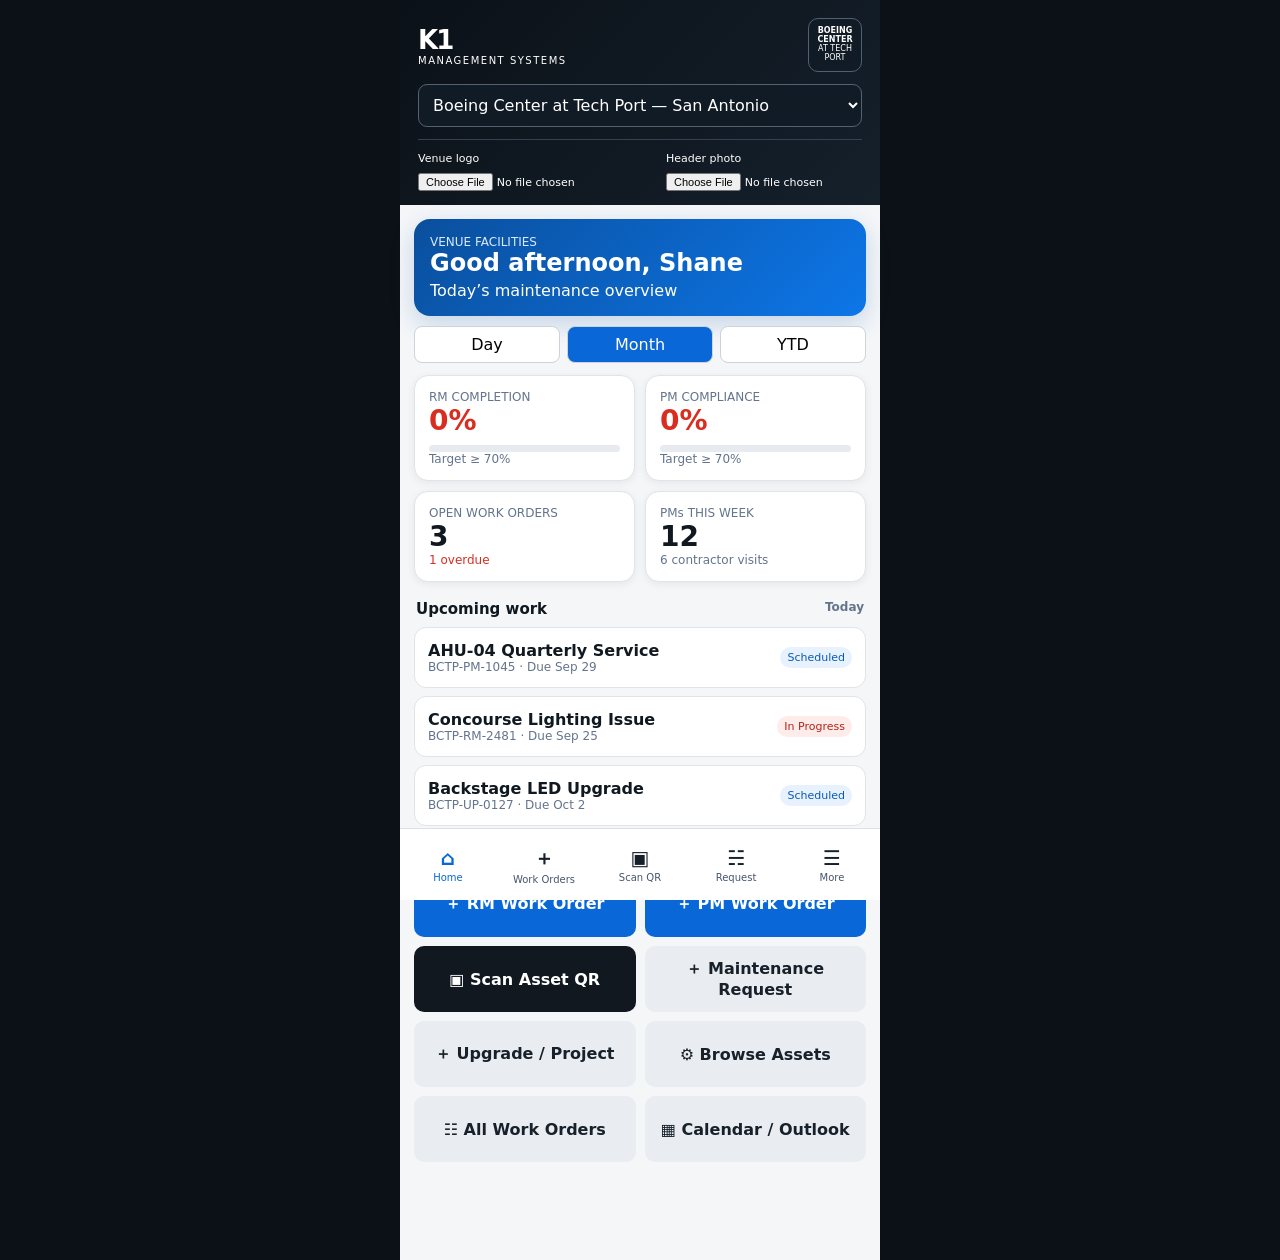
==== K1_Management_Systems_Update 2.html @ 1f970b40 "Add files via upload K1 work orders, bulk close, duplicate WO and asset creation Commit" ====
<!doctype html>
<html lang="en">
<head>
<meta charset="utf-8"><meta name="viewport" content="width=device-width,initial-scale=1,viewport-fit=cover">
<title>K1 Management Systems — Field Prototype</title>
<style>
:root{--blue:#0967d8;--blue2:#0b4fa7;--ink:#101820;--gray:#6b7280;--mid:#d9dde3;--bg:#f4f6f8;--white:#fff;--good:#16803b;--warn:#b86b00;--bad:#d92d20}
*{box-sizing:border-box}body{margin:0;font-family:Inter,system-ui,-apple-system,Segoe UI,Arial;background:#0c1117;color:var(--ink)}button,input,select,textarea{font:inherit}.app{max-width:480px;margin:auto;min-height:100vh;background:var(--bg);position:relative;padding-bottom:84px}.top{background:linear-gradient(135deg,#0b1118,#15202b);background-size:cover;background-position:center;color:#fff;padding:18px 18px 14px;position:sticky;top:0;z-index:5}.top.hasPhoto:before{content:'';position:absolute;inset:0;background:linear-gradient(90deg,#07111ddd,#07111d88);z-index:0}.top>*{position:relative;z-index:1}.brand{display:flex;align-items:center;justify-content:space-between}.k1{font-weight:900;font-size:26px;letter-spacing:-2px}.venueLogo{width:54px;height:54px;border:1px solid #506070;border-radius:10px;display:grid;place-items:center;font-size:10px;text-align:center;background:#111b25;overflow:hidden}.venueLogo img{width:100%;height:100%;object-fit:contain;background:white}.venue{margin-top:12px}.venue select{width:100%;padding:10px;border-radius:9px;border:1px solid #536171;background:#111b25;color:white}.content{padding:14px}.hero{background:linear-gradient(135deg,#0a4f9d,#0d76e8);color:white;border-radius:16px;padding:16px;box-shadow:0 8px 24px #0b4fa733}.hero h2{margin:0 0 4px}.small{font-size:12px;color:#64748b}.hero .small{color:#dbeafe}.grid{display:grid;grid-template-columns:1fr 1fr;gap:10px;margin-top:12px}.card{background:white;border:1px solid #e0e4e9;border-radius:14px;padding:14px;box-shadow:0 2px 8px #1111}.metric{font-size:28px;font-weight:800}.good{color:var(--good)}.bad{color:var(--bad)}.bar{height:7px;background:#e7ebef;border-radius:8px;margin-top:8px;overflow:hidden}.bar i{display:block;height:100%;background:var(--blue)}.sectionTitle{font-size:15px;font-weight:800;margin:18px 2px 9px;display:flex;justify-content:space-between}.row{background:white;border:1px solid #e0e4e9;border-radius:12px;padding:13px;margin:8px 0;display:flex;justify-content:space-between;gap:10px;align-items:center}.row strong{display:block}.pill{font-size:11px;padding:4px 7px;border-radius:20px;background:#e8f2ff;color:#0759b5;white-space:nowrap}.pill.red{background:#feeceb;color:#b42318}.pill.green{background:#e8f7ed;color:#147a35}.btn{border:0;border-radius:10px;padding:12px 14px;background:var(--blue);color:white;font-weight:700;cursor:pointer}.btn.secondary{background:#e9edf2;color:#18212a}.btn.dark{background:#111820}.full{width:100%}.quick{display:grid;grid-template-columns:1fr 1fr;gap:9px}.quick button{min-height:66px}.nav{position:fixed;bottom:0;left:50%;transform:translateX(-50%);width:min(480px,100%);height:72px;background:white;border-top:1px solid #dce1e7;display:grid;grid-template-columns:repeat(5,1fr);z-index:10}.nav button{border:0;background:white;font-size:10px;color:#475569}.nav b{display:block;font-size:20px;margin-bottom:2px;color:#17202a}.nav .active,.nav .active b{color:var(--blue)}.screen{display:none}.screen.active{display:block}.form label{display:block;font-size:12px;font-weight:700;margin:12px 0 5px}.form input,.form select,.form textarea{width:100%;border:1px solid #ccd3db;border-radius:9px;padding:11px;background:white}.form textarea{min-height:92px}.tabs{display:flex;gap:7px;margin:10px 0}.tabs button{flex:1;padding:8px;border:1px solid #ccd3db;border-radius:8px;background:white}.tabs .sel{background:var(--blue);color:white}.assetHead{display:flex;gap:12px;align-items:center}.assetIcon{width:72px;height:72px;border-radius:12px;background:#dce7f4;display:grid;place-items:center;font-size:34px}.toast{position:fixed;left:50%;bottom:88px;transform:translateX(-50%);background:#111820;color:white;padding:11px 15px;border-radius:10px;z-index:20;display:none;max-width:420px;width:calc(100% - 36px);text-align:center}.modal{position:fixed;inset:0;background:#0009;z-index:30;display:none;align-items:end;justify-content:center}.sheet{background:white;width:min(480px,100%);border-radius:20px 20px 0 0;padding:20px;max-height:90vh;overflow:auto}.close{float:right;border:0;background:#eee;border-radius:50%;width:32px;height:32px}.logoInput{font-size:11px;margin-top:8px}.scanner{height:310px;background:linear-gradient(#17212b,#05080b);border-radius:16px;display:grid;place-items:center;color:white;position:relative;overflow:hidden}.scanbox{width:190px;height:190px;border:3px solid #1e90ff;border-radius:10px;display:grid;place-items:center;font-size:60px}.scanline{position:absolute;width:180px;height:2px;background:#3ba0ff;animation:scan 2s infinite}@keyframes scan{0%{transform:translateY(-80px)}50%{transform:translateY(80px)}100%{transform:translateY(-80px)}}.muted{color:#6b7280}.split{display:flex;justify-content:space-between;gap:10px}.logoSettings{margin-top:12px;padding-top:12px;border-top:1px solid #334155}.customize{display:grid;grid-template-columns:1fr 1fr;gap:10px}.woActions{display:grid;grid-template-columns:1fr 1fr;gap:8px;margin-top:12px}.detailLine{padding:9px 0;border-bottom:1px solid #e5e7eb}.note{background:#f8fafc;border-left:3px solid var(--blue);padding:10px;margin:8px 0;border-radius:6px}
</style>
</head>
<body><div class="app">
<header class="top">
 <div class="brand"><div><div class="k1">K1</div><div style="font-size:10px;letter-spacing:1.5px">MANAGEMENT SYSTEMS</div></div><div class="venueLogo" id="venueLogo"><span style="font-weight:800;font-size:8px;line-height:1.1">BOEING<br>CENTER<br><span style="font-weight:500">AT TECH PORT</span></span></div></div>
 <div class="venue"><select id="venueSelect"><option>Boeing Center at Tech Port — San Antonio</option><option>Regional Venue — Dallas</option><option>Regional Venue — Tampa</option></select></div>
 <div class="logoSettings"><div class="customize"><label style="font-size:11px">Venue logo<input class="logoInput" id="logoUpload" type="file" accept="image/*"></label><label style="font-size:11px">Header photo<input class="logoInput" id="headerUpload" type="file" accept="image/*"></label></div></div>
</header>

<main class="content">
<section id="home" class="screen active">
 <div class="hero"><div class="small">VENUE FACILITIES</div><h2>Good afternoon, Shane</h2><div>Today’s maintenance overview</div></div>
 <div class="tabs"><button onclick="period('Day',this)">Day</button><button class="sel" onclick="period('Month',this)">Month</button><button onclick="period('YTD',this)">YTD</button></div>
 <div class="grid">
  <div class="card"><div class="small">RM COMPLETION</div><div class="metric good" id="rmPct">78%</div><div class="bar"><i id="rmBar" style="width:78%"></i></div><div class="small">Target ≥ 70%</div></div>
  <div class="card"><div class="small">PM COMPLIANCE</div><div class="metric good" id="pmPct">82%</div><div class="bar"><i id="pmBar" style="width:82%"></i></div><div class="small">Target ≥ 70%</div></div>
  <div class="card"><div class="small">OPEN WORK ORDERS</div><div class="metric" id="openCount">18</div><div class="small"><span class="bad" id="overdueCount">4 overdue</span></div></div>
  <div class="card"><div class="small">PMs THIS WEEK</div><div class="metric">12</div><div class="small">6 contractor visits</div></div>
 </div>
 <div class="sectionTitle"><span>Upcoming work</span><span class="small">Today</span></div>
 <div id="upcoming"></div>
 <div class="sectionTitle">Quick actions</div>
 <div class="quick">
  <button class="btn" onclick="openWO('Reactive Maintenance')">＋ RM Work Order</button>
  <button class="btn" onclick="openWO('Preventive Maintenance')">＋ PM Work Order</button>
  <button class="btn dark" onclick="showScreen('scan')">▣ Scan Asset QR</button>
  <button class="btn secondary" onclick="openRequest()">＋ Maintenance Request</button>
  <button class="btn secondary" onclick="openWO('Upgrade / Project')">＋ Upgrade / Project</button>
  <button class="btn secondary" onclick="showScreen('assets')">⚙ Browse Assets</button>
  <button class="btn secondary" onclick="showScreen('workorders')">☷ All Work Orders</button>
  <button class="btn secondary" onclick="showScreen('calendar')">▦ Calendar / Outlook</button>
 </div>
</section>

<section id="woCreate" class="screen"><button class="btn secondary" onclick="showScreen('home')">← Cancel</button><h2 id="createHeading">Create Work Order</h2><div class="form"><label>Work Type</label><select id="fType"><option>Reactive Maintenance</option><option>Preventive Maintenance</option><option>Upgrade / Project</option><option>Inspection</option><option>Event Work</option></select><label>Title *</label><input id="fTitle" placeholder="What work is needed?"><label>Asset</label><input id="fAsset" placeholder="Asset ID or equipment"><label>Location *</label><input id="fLocation" placeholder="Area / room / location"><label>Priority</label><select id="fPriority"><option>Low</option><option selected>Normal</option><option>High</option><option>Critical</option></select><label>Requested By</label><input id="fRequested" value="Shane Kelley"><label>Assign To</label><select id="fAssigned"><option>Shane Kelley</option><option>Jordan Lee</option><option>Chris Taylor</option><option>Vendor / Contractor</option><option>Unassigned</option></select><label>Scheduled Date</label><input id="fScheduled" type="date"><label>Due Date</label><input id="fDue" type="date"><label>Description / Scope</label><textarea id="fDescription" placeholder="Describe the issue, requested work, or scope..."></textarea><label>Photo</label><input type="file" accept="image/*" capture="environment"><button class="btn full" style="margin-top:16px" onclick="createWO()">Create & Open Work Order</button></div></section>
<section id="woEdit" class="screen"><div id="woEditBody"></div></section>
<section id="workorders" class="screen">
 <div class="sectionTitle"><span>Work Orders</span><button class="btn" onclick="openWO('Reactive Maintenance')">＋ New</button></div>
 <div class="quick" style="margin-bottom:10px"><button class="btn secondary" onclick="toast('Select mode: choose multiple work orders, then close them together')">☑ Select / Bulk Close</button></div><div id="woList"></div>
</section><section id="woDetail" class="screen"><div id="woDetailBody"></div></section>

<section id="scan" class="screen">
 <h2>Scan Asset QR Code</h2><p class="muted">Simulated scanner for this field prototype.</p>
 <div class="scanner" onclick="scanAsset()"><div class="scanbox">▣</div><div class="scanline"></div></div>
 <button class="btn full" style="margin-top:12px" onclick="scanAsset()">Simulate scan: AHU-04</button>
</section>

<section id="asset" class="screen">
 <div class="card"><div class="assetHead"><div class="assetIcon">❄</div><div><div class="small">ASSET</div><h2 style="margin:2px 0">AHU-04</h2><span class="pill green">Operational</span> <span class="pill">High Criticality</span></div></div>
 <hr style="border:0;border-top:1px solid #e5e7eb;margin:15px 0">
 <div class="split"><span class="muted">Location</span><strong>Mech Room 204</strong></div><div class="split"><span class="muted">System</span><strong>HVAC</strong></div><div class="split"><span class="muted">Manufacturer</span><strong>Trane</strong></div><div class="split"><span class="muted">Model</span><strong>TAHC-1200</strong></div>
 </div>
 <button class="btn full" style="margin-top:12px" onclick="openWO('Reactive Maintenance','AHU-04')">＋ Create Work Order</button>
 <div class="sectionTitle">Open work</div><div class="row"><div><strong>BCTP-PM-1045</strong><div class="small">Quarterly AHU service</div></div><span class="pill">Scheduled</span></div>
 <div class="sectionTitle">Upcoming PM</div><div class="row"><div><strong>Quarterly AHU Service</strong><div class="small" id="pmSchedule">Sep 29 · 9:00 AM · CoolAir Services</div></div><button class="btn secondary" onclick="reschedule()">Reschedule</button></div>
</section>


<section id="calendar" class="screen">
 <div class="sectionTitle"><span>Maintenance Calendar</span><button class="btn" onclick="toast('Outlook sync is simulated in this prototype')">Sync Outlook</button></div>
 <div class="card"><div class="small">TODAY</div><h2>Field Schedule</h2><div class="row"><div><strong>9:00 AM · AHU-04</strong><div class="small">Quarterly PM · CoolAir Services</div></div><span class="pill">PM</span></div><div class="row"><div><strong>11:30 AM · Concourse</strong><div class="small">Lighting repair · Jordan Lee</div></div><span class="pill red">RM</span></div><div class="row"><div><strong>2:00 PM · Backstage</strong><div class="small">LED upgrade walk-through</div></div><span class="pill">UP</span></div></div>
</section>

<section id="assets" class="screen">
 <div class="sectionTitle"><span>Assets</span><button class="btn" onclick="showScreen('scan')">Scan QR</button></div>
 <div class="form"><input placeholder="Search asset, location, serial number..." oninput="toast('Asset search is active in the next build')"></div>
 <div class="row" onclick="showScreen('asset')"><div><strong>AHU-04</strong><div class="small">HVAC · Mechanical Room 204</div></div><span class="pill green">Operational</span></div>
 <div class="row"><div><strong>RTS-01</strong><div class="small">Retractable Seating · Arena Bowl</div></div><span class="pill green">Operational</span></div>
 <div class="row"><div><strong>GEN-01</strong><div class="small">Emergency Generator · Exterior Yard</div></div><span class="pill">PM Due</span></div>
 <div class="row"><div><strong>FRY-03</strong><div class="small">Kitchen Fryer · Main Kitchen</div></div><span class="pill red">Out of Service</span></div>
</section>
<section id="requests" class="screen"><h2>Maintenance Requests</h2><button class="btn full" onclick="openRequest()">＋ Submit Request</button><div class="sectionTitle">Recent</div><div class="row"><div><strong>Leaking faucet — Suite 214</strong><div class="small">Submitted by Event Operations</div></div><span class="pill">New</span></div></section>
</main>

<nav class="nav">
<button class="active" onclick="showScreen('home',this)"><b>⌂</b>Home</button>
<button onclick="showScreen('workorders',this)"><b>＋</b>Work Orders</button>
<button onclick="showScreen('scan',this)"><b>▣</b>Scan QR</button>
<button onclick="showScreen('requests',this)"><b>☵</b>Request</button>
<button onclick="openMore()"><b>☰</b>More</button>
</nav></div>

<div class="toast" id="toast"></div>
<div class="modal" id="modal"><div class="sheet"><button class="close" onclick="closeModal()">×</button><div id="modalBody"></div></div></div>

<script>
const seedWorkOrders=[
{id:'BCTP-PM-1045',type:'Preventive Maintenance',title:'AHU-04 Quarterly Service',asset:'AHU-04',status:'Scheduled',due:'Sep 29',overdue:false},
{id:'BCTP-RM-2481',type:'Reactive Maintenance',title:'Concourse Lighting Issue',asset:'CL-12',status:'In Progress',due:'Sep 25',overdue:true},
{id:'BCTP-UP-0127',type:'Upgrade / Project',title:'Backstage LED Upgrade',asset:'',status:'Scheduled',due:'Oct 2',overdue:false}
];
let workOrders=JSON.parse(localStorage.getItem('k1_workorders')||'null')||seedWorkOrders;workOrders=workOrders.map(w=>({...w,location:w.location||'Boeing Center at Tech Port',priority:w.priority||'Normal',assigned:w.assigned||'Shane Kelley',notes:w.notes||[],labor:w.labor||[],parts:w.parts||[]}));let activeWO=null;function saveData(){try{localStorage.setItem('k1_workorders',JSON.stringify(workOrders))}catch(e){toast('Saved for this session')}}
function render(){
 document.getElementById('woList').innerHTML=workOrders.map(w=>`<div class="row" onclick="openWODetail('${w.id}')"><div><strong>${w.id}</strong><div>${w.title}</div><div class="small">${w.type} · ${w.asset||'Facility'}</div></div><span class="pill ${w.overdue?'red':''}">${w.status}</span></div>`).join('');
 document.getElementById('upcoming').innerHTML=workOrders.slice(0,3).map(w=>`<div class="row"><div><strong>${w.title}</strong><div class="small">${w.id} · Due ${w.due}</div></div><span class="pill ${w.overdue?'red':''}">${w.status}</span></div>`).join('');
 let active=workOrders.filter(w=>!['Completed','Verified / Closed'].includes(w.status));document.getElementById('openCount').textContent=active.length;document.getElementById('overdueCount').textContent=active.filter(w=>w.overdue).length+' overdue';let rm=workOrders.filter(w=>w.type==='Reactive Maintenance'),pm=workOrders.filter(w=>w.type==='Preventive Maintenance');let rp=rm.length?Math.round(rm.filter(w=>['Completed','Verified / Closed'].includes(w.status)).length/rm.length*100):100,pp=pm.length?Math.round(pm.filter(w=>['Completed','Verified / Closed'].includes(w.status)).length/pm.length*100):100;document.getElementById('rmPct').textContent=rp+'%';document.getElementById('pmPct').textContent=pp+'%';document.getElementById('rmPct').className='metric '+(rp>=70?'good':'bad');document.getElementById('pmPct').className='metric '+(pp>=70?'good':'bad');document.getElementById('rmBar').style.width=rp+'%';document.getElementById('pmBar').style.width=pp+'%';
}
function showScreen(id,btn){
 document.querySelectorAll('.screen').forEach(x=>x.classList.remove('active')); document.getElementById(id).classList.add('active');
 document.querySelectorAll('.nav button').forEach(x=>x.classList.remove('active')); if(btn)btn.classList.add('active'); window.scrollTo(0,0)
}
function openWO(type,asset=''){showScreen('woCreate');document.getElementById('fType').value=type||'Reactive Maintenance';document.getElementById('fAsset').value=asset||'';document.getElementById('fTitle').value='';document.getElementById('fLocation').value='';document.getElementById('fPriority').value='Normal';document.getElementById('fAssigned').value='Shane Kelley';document.getElementById('fScheduled').value='';document.getElementById('fDue').value='';document.getElementById('fDescription').value='';document.getElementById('fTitle').focus()}
function createWO(){let title=document.getElementById('fTitle').value.trim(),loc=document.getElementById('fLocation').value.trim();if(!title||!loc){toast('Please enter a title and location');return}let type=document.getElementById('fType').value,asset=document.getElementById('fAsset').value.trim(),prefix=type.startsWith('Preventive')?'PM':type.startsWith('Upgrade')?'UP':type.startsWith('Inspection')?'IN':type.startsWith('Event')?'EV':'RM';let seq=2500+workOrders.length+1,id='BCTP-'+prefix+'-'+seq;workOrders.unshift({id,type,title,asset,location:loc,priority:document.getElementById('fPriority').value,requestedBy:document.getElementById('fRequested').value,assigned:document.getElementById('fAssigned').value,status:'Requested',scheduled:document.getElementById('fScheduled').value,due:document.getElementById('fDue').value||'Unscheduled',overdue:false,description:document.getElementById('fDescription').value,notes:[],labor:[],parts:[],created:new Date().toISOString(),completed:null});saveData();render();openWODetail(id);toast(id+' created')}
function openWODetail(id){activeWO=id;let w=workOrders.find(x=>x.id===id);if(!w)return;w.notes=w.notes||[];w.labor=w.labor||[];w.parts=w.parts||[];document.getElementById('woDetailBody').innerHTML=`<button class="btn secondary" onclick="showScreen('workorders')">← Work Orders</button><div class="card" style="margin-top:10px"><div class="small">${w.type}</div><h2 style="margin:3px 0">${w.id}</h2><h3>${w.title}</h3><span class="pill ${w.overdue?'red':w.status==='Completed'?'green':''}">${w.status}</span><div class="detailLine">Asset <strong style="float:right">${w.asset||'Facility / General'}</strong></div><div class="detailLine">Location <strong style="float:right">${w.location||'—'}</strong></div><div class="detailLine">Assigned <strong style="float:right">${w.assigned||'Unassigned'}</strong></div><div class="detailLine">Due <strong style="float:right">${w.due}</strong></div><p>${w.description||'No description entered.'}</p><div class="woActions"><button class="btn" onclick="editWO()">Edit Work Order</button><button class="btn" onclick="changeStatus()">Change Status</button><button class="btn secondary" onclick="addNote()">＋ Field Note</button><button class="btn secondary" onclick="addLabor()">＋ Labor</button><button class="btn secondary" onclick="addPart()">＋ Part</button><button class="btn dark" onclick="completeWO()">✓ Complete</button></div></div><div class="sectionTitle">Field Notes</div>${w.notes.map(n=>`<div class="note">${n}</div>`).join('')||'<div class="small">No notes yet.</div>'}<div class="sectionTitle">Labor</div>${w.labor.map(n=>`<div class="row">${n}</div>`).join('')||'<div class="small">No labor entries.</div>'}<div class="sectionTitle">Parts / Materials</div>${w.parts.map(n=>`<div class="row">${n}</div>`).join('')||'<div class="small">No parts recorded.</div>'}`;showScreen('woDetail')}
function editWO(){let w=workOrders.find(x=>x.id===activeWO);document.getElementById('woEditBody').innerHTML=`<button class="btn secondary" onclick="openWODetail('${w.id}')">← Cancel</button><h2>Edit ${w.id}</h2><div class="form"><label>Title</label><input id="eTitle" value="${esc(w.title)}"><label>Asset</label><input id="eAsset" value="${esc(w.asset||'')}"><label>Location</label><input id="eLocation" value="${esc(w.location||'')}"><label>Priority</label><select id="ePriority"><option>Low</option><option>Normal</option><option>High</option><option>Critical</option></select><label>Assigned To</label><select id="eAssigned"><option>Shane Kelley</option><option>Jordan Lee</option><option>Chris Taylor</option><option>Vendor / Contractor</option><option>Unassigned</option></select><label>Scheduled Date</label><input id="eScheduled" type="date" value="${w.scheduled||''}"><label>Due Date</label><input id="eDue" type="date" value="${/^\d{4}-/.test(w.due)?w.due:''}"><label>Description / Scope</label><textarea id="eDescription">${esc(w.description||'')}</textarea><button class="btn full" onclick="saveWOEdit()">Save Changes</button></div>`;showScreen('woEdit');document.getElementById('ePriority').value=w.priority||'Normal';document.getElementById('eAssigned').value=w.assigned||'Unassigned'}
function saveWOEdit(){let w=workOrders.find(x=>x.id===activeWO);w.title=document.getElementById('eTitle').value;w.asset=document.getElementById('eAsset').value;w.location=document.getElementById('eLocation').value;w.priority=document.getElementById('ePriority').value;w.assigned=document.getElementById('eAssigned').value;w.scheduled=document.getElementById('eScheduled').value;w.due=document.getElementById('eDue').value||w.due;w.description=document.getElementById('eDescription').value;saveData();render();openWODetail(activeWO);toast('Work order updated')}
function esc(v){return String(v??'').replaceAll('&','&amp;').replaceAll('"','&quot;').replaceAll('<','&lt;').replaceAll('>','&gt;')}
function changeStatus(){document.getElementById('modalBody').innerHTML=`<h2>Change Status</h2><div class="form"><select id="newStatus"><option>Requested</option><option>Approved / Triaged</option><option>Scheduled</option><option>In Progress</option><option>Waiting - Parts</option><option>Waiting - Vendor</option><option>Completed</option><option>Verified / Closed</option></select><button class="btn full" onclick="saveStatus()">Save</button></div>`;openModal()}
function saveStatus(){let w=workOrders.find(x=>x.id===activeWO);w.status=document.getElementById('newStatus').value;if(w.status.includes('Completed')||w.status.includes('Closed')){w.overdue=false;w.completed=w.completed||new Date().toISOString()}else{w.completed=null}saveData();render();closeModal();openWODetail(activeWO)}
function addNote(){document.getElementById('modalBody').innerHTML=`<h2>Add Field Note</h2><div class="form"><textarea id="fieldNote" placeholder="What did you find or do?"></textarea><label>Photo</label><input type="file" accept="image/*" capture="environment"><button class="btn full" onclick="saveNote()">Add Note</button></div>`;openModal()}
function saveNote(){let w=workOrders.find(x=>x.id===activeWO),v=document.getElementById('fieldNote').value;if(v)(w.notes||(w.notes=[])).push(v);saveData();closeModal();openWODetail(activeWO)}
function addLabor(){document.getElementById('modalBody').innerHTML=`<h2>Add Labor</h2><div class="form"><input id="laborTech" value="Shane Kelley"><label>Hours</label><input id="laborHours" type="number" step=".25" value="1"><button class="btn full" onclick="saveLabor()">Add Labor</button></div>`;openModal()}
function saveLabor(){let w=workOrders.find(x=>x.id===activeWO);(w.labor||(w.labor=[])).push(document.getElementById('laborTech').value+' · '+document.getElementById('laborHours').value+' hr');saveData();closeModal();openWODetail(activeWO)}
function addPart(){document.getElementById('modalBody').innerHTML=`<h2>Add Part / Material</h2><div class="form"><input id="partName" placeholder="Part or material"><label>Quantity</label><input id="partQty" type="number" value="1"><button class="btn full" onclick="savePart()">Add Part</button></div>`;openModal()}
function savePart(){let w=workOrders.find(x=>x.id===activeWO);(w.parts||(w.parts=[])).push(document.getElementById('partName').value+' · Qty '+document.getElementById('partQty').value);saveData();closeModal();openWODetail(activeWO)}
function completeWO(){let w=workOrders.find(x=>x.id===activeWO);w.status='Completed';w.overdue=false;w.completed=new Date().toISOString();(w.notes||(w.notes=[])).push('Work completed in field.');saveData();render();openWODetail(activeWO);toast('Work order completed')}
function openRequest(){
 document.getElementById('modalBody').innerHTML=`<h2>New Maintenance Request</h2><div class="form"><label>What's wrong?</label><textarea id="rDesc" placeholder="Example: Sink leaking in Suite 214"></textarea><label>Location</label><input placeholder="Area / room / location"><label>Urgency</label><select><option>Routine</option><option>Needs attention soon</option><option>Urgent / operational impact</option></select><label>Add photo</label><input type="file" accept="image/*" capture="environment"><button class="btn full" onclick="closeModal();toast('Maintenance request submitted')">Submit Request</button></div>`;openModal()
}
function reschedule(){
 document.getElementById('modalBody').innerHTML=`<h2>Reschedule PM</h2><div class="form"><label>Current</label><input disabled value="Sep 29 · 9:00 AM"><label>New date</label><input id="newDate" type="date"><label>New time</label><input id="newTime" type="time"><label>Reason</label><select><option>Contractor availability</option><option>Event conflict</option><option>Parts unavailable</option><option>Access issue</option></select><button class="btn full" onclick="saveReschedule()">Save Schedule Change</button></div>`;openModal()
}
function saveReschedule(){let d=document.getElementById('newDate').value||'2026-10-01',t=document.getElementById('newTime').value||'13:00';document.getElementById('pmSchedule').textContent=d+' · '+t+' · CoolAir Services';closeModal();toast('PM rescheduled. Original schedule retained in audit history.')}
function scanAsset(){showScreen('asset');toast('Asset found: AHU-04')}
function openMore(){
 document.getElementById('modalBody').innerHTML=`<h2>K1 Modules</h2>
 <div class="quick">
 <button class="btn secondary" onclick="closeModal();showScreen('assets')">⚙ Assets</button>
 <button class="btn secondary" onclick="closeModal();showScreen('calendar')">▦ Calendar</button>
 <button class="btn secondary" onclick="closeModal();toast('Reports module opens in the next build')">▥ Reports</button>
 <button class="btn secondary" onclick="closeModal();toast('Vendor module opens in the next build')">◉ Vendors</button>
 <button class="btn secondary" onclick="closeModal();toast('User and venue permissions open in the next build')">♙ Users</button>
 <button class="btn secondary" onclick="closeModal();toast('Settings open in the next build')">⚙ Settings</button>
 </div>`;openModal()
}
function period(p,b){b.parentElement.querySelectorAll('button').forEach(x=>x.classList.remove('sel'));b.classList.add('sel');render();toast(p+' view — prototype metrics use saved work orders')}
function openModal(){document.getElementById('modal').style.display='flex'}function closeModal(){document.getElementById('modal').style.display='none'}
function toast(s){let t=document.getElementById('toast');t.textContent=s;t.style.display='block';setTimeout(()=>t.style.display='none',2500)}
function loadCustomizations(){let logo=localStorage.getItem('k1_venue_logo');if(logo)document.getElementById('venueLogo').innerHTML=`<img src="${logo}">`;let bg=localStorage.getItem('k1_header_bg');if(bg){let h=document.querySelector('.top');h.style.backgroundImage=`url("${bg}")`;h.classList.add('hasPhoto')}}
document.getElementById('logoUpload').addEventListener('change',e=>{let f=e.target.files[0];if(!f)return;let r=new FileReader();r.onload=()=>{document.getElementById('venueLogo').innerHTML=`<img src="${r.result}">`;try{localStorage.setItem('k1_venue_logo',r.result)}catch(e){}};r.readAsDataURL(f)});
document.getElementById('headerUpload').addEventListener('change',e=>{let f=e.target.files[0];if(!f)return;let r=new FileReader();r.onload=()=>{let h=document.querySelector('.top');h.style.backgroundImage=`url("${r.result}")`;h.classList.add('hasPhoto');try{localStorage.setItem('k1_header_bg',r.result)}catch(e){};toast('Header photo updated')};r.readAsDataURL(f)});
loadCustomizations();render();
</script></body></html>
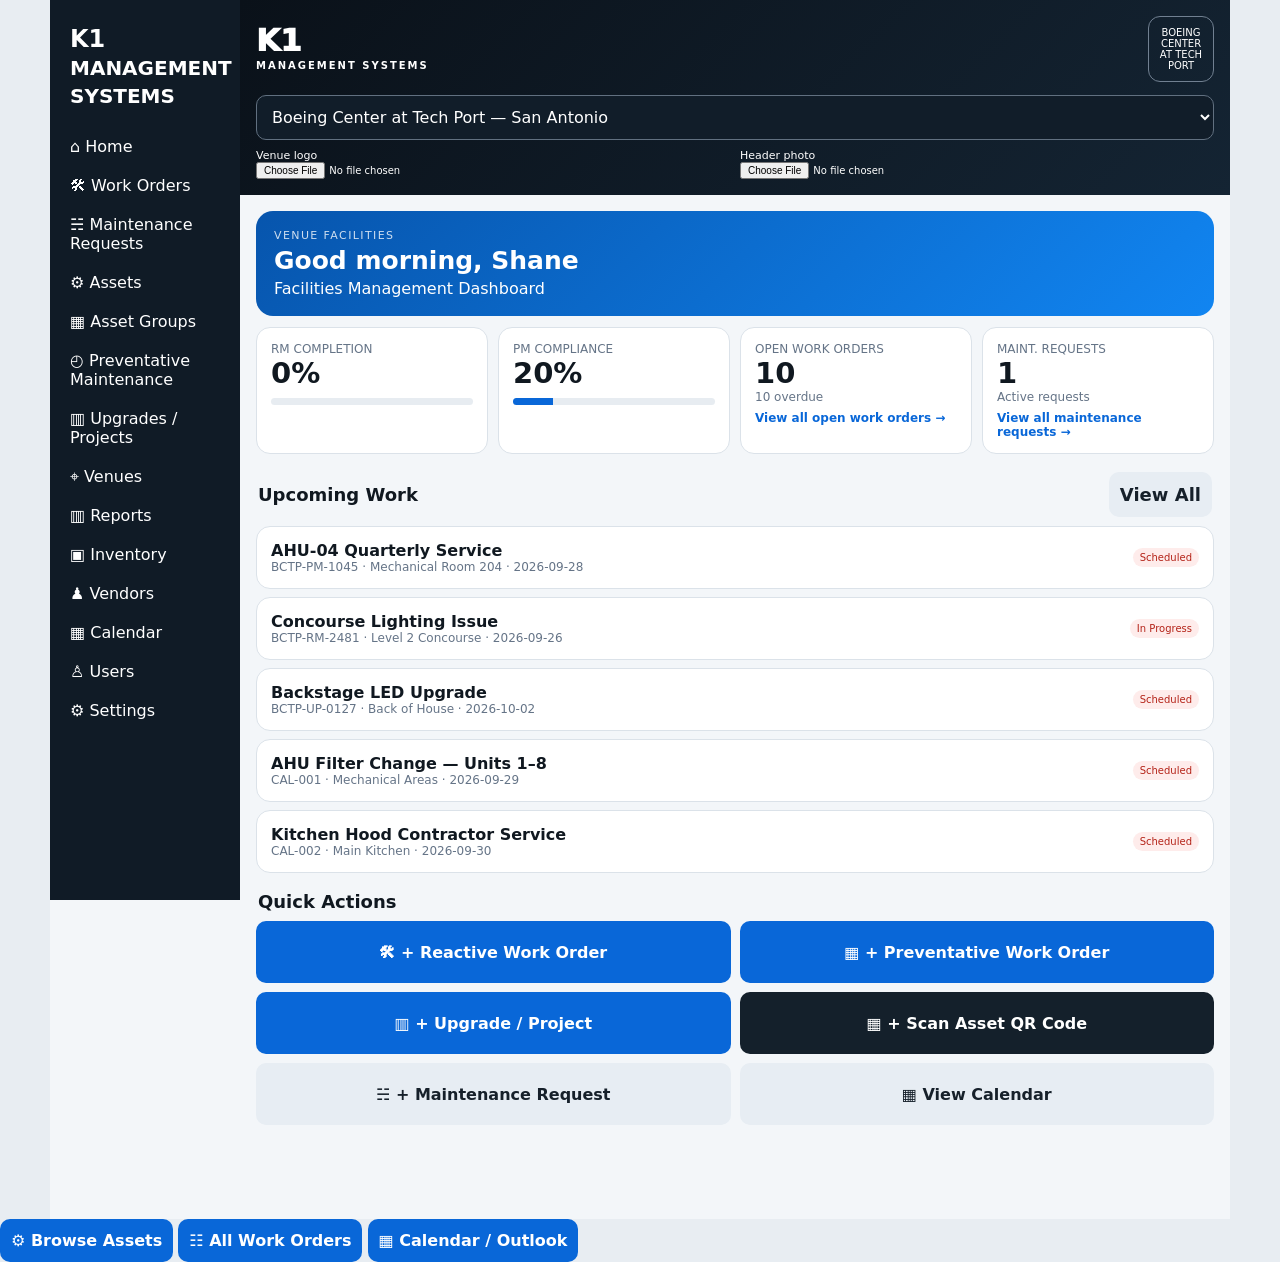
==== commit 7db78619: "Download K1 V8" ====
--- a/K1_Management_Systems_Update 2.html
+++ b/K1_Management_Systems_Update 2.html
@@ -2,39 +2,319 @@
 <html lang="en">
 <head>
 <meta charset="utf-8"><meta name="viewport" content="width=device-width,initial-scale=1,viewport-fit=cover">
-<title>K1 Management Systems — Field Prototype</title>
+<title>K1 Management Systems</title>
 <style>
-:root{--blue:#0967d8;--blue2:#0b4fa7;--ink:#101820;--gray:#6b7280;--mid:#d9dde3;--bg:#f4f6f8;--white:#fff;--good:#16803b;--warn:#b86b00;--bad:#d92d20}
-*{box-sizing:border-box}body{margin:0;font-family:Inter,system-ui,-apple-system,Segoe UI,Arial;background:#0c1117;color:var(--ink)}button,input,select,textarea{font:inherit}.app{max-width:480px;margin:auto;min-height:100vh;background:var(--bg);position:relative;padding-bottom:84px}.top{background:linear-gradient(135deg,#0b1118,#15202b);background-size:cover;background-position:center;color:#fff;padding:18px 18px 14px;position:sticky;top:0;z-index:5}.top.hasPhoto:before{content:'';position:absolute;inset:0;background:linear-gradient(90deg,#07111ddd,#07111d88);z-index:0}.top>*{position:relative;z-index:1}.brand{display:flex;align-items:center;justify-content:space-between}.k1{font-weight:900;font-size:26px;letter-spacing:-2px}.venueLogo{width:54px;height:54px;border:1px solid #506070;border-radius:10px;display:grid;place-items:center;font-size:10px;text-align:center;background:#111b25;overflow:hidden}.venueLogo img{width:100%;height:100%;object-fit:contain;background:white}.venue{margin-top:12px}.venue select{width:100%;padding:10px;border-radius:9px;border:1px solid #536171;background:#111b25;color:white}.content{padding:14px}.hero{background:linear-gradient(135deg,#0a4f9d,#0d76e8);color:white;border-radius:16px;padding:16px;box-shadow:0 8px 24px #0b4fa733}.hero h2{margin:0 0 4px}.small{font-size:12px;color:#64748b}.hero .small{color:#dbeafe}.grid{display:grid;grid-template-columns:1fr 1fr;gap:10px;margin-top:12px}.card{background:white;border:1px solid #e0e4e9;border-radius:14px;padding:14px;box-shadow:0 2px 8px #1111}.metric{font-size:28px;font-weight:800}.good{color:var(--good)}.bad{color:var(--bad)}.bar{height:7px;background:#e7ebef;border-radius:8px;margin-top:8px;overflow:hidden}.bar i{display:block;height:100%;background:var(--blue)}.sectionTitle{font-size:15px;font-weight:800;margin:18px 2px 9px;display:flex;justify-content:space-between}.row{background:white;border:1px solid #e0e4e9;border-radius:12px;padding:13px;margin:8px 0;display:flex;justify-content:space-between;gap:10px;align-items:center}.row strong{display:block}.pill{font-size:11px;padding:4px 7px;border-radius:20px;background:#e8f2ff;color:#0759b5;white-space:nowrap}.pill.red{background:#feeceb;color:#b42318}.pill.green{background:#e8f7ed;color:#147a35}.btn{border:0;border-radius:10px;padding:12px 14px;background:var(--blue);color:white;font-weight:700;cursor:pointer}.btn.secondary{background:#e9edf2;color:#18212a}.btn.dark{background:#111820}.full{width:100%}.quick{display:grid;grid-template-columns:1fr 1fr;gap:9px}.quick button{min-height:66px}.nav{position:fixed;bottom:0;left:50%;transform:translateX(-50%);width:min(480px,100%);height:72px;background:white;border-top:1px solid #dce1e7;display:grid;grid-template-columns:repeat(5,1fr);z-index:10}.nav button{border:0;background:white;font-size:10px;color:#475569}.nav b{display:block;font-size:20px;margin-bottom:2px;color:#17202a}.nav .active,.nav .active b{color:var(--blue)}.screen{display:none}.screen.active{display:block}.form label{display:block;font-size:12px;font-weight:700;margin:12px 0 5px}.form input,.form select,.form textarea{width:100%;border:1px solid #ccd3db;border-radius:9px;padding:11px;background:white}.form textarea{min-height:92px}.tabs{display:flex;gap:7px;margin:10px 0}.tabs button{flex:1;padding:8px;border:1px solid #ccd3db;border-radius:8px;background:white}.tabs .sel{background:var(--blue);color:white}.assetHead{display:flex;gap:12px;align-items:center}.assetIcon{width:72px;height:72px;border-radius:12px;background:#dce7f4;display:grid;place-items:center;font-size:34px}.toast{position:fixed;left:50%;bottom:88px;transform:translateX(-50%);background:#111820;color:white;padding:11px 15px;border-radius:10px;z-index:20;display:none;max-width:420px;width:calc(100% - 36px);text-align:center}.modal{position:fixed;inset:0;background:#0009;z-index:30;display:none;align-items:end;justify-content:center}.sheet{background:white;width:min(480px,100%);border-radius:20px 20px 0 0;padding:20px;max-height:90vh;overflow:auto}.close{float:right;border:0;background:#eee;border-radius:50%;width:32px;height:32px}.logoInput{font-size:11px;margin-top:8px}.scanner{height:310px;background:linear-gradient(#17212b,#05080b);border-radius:16px;display:grid;place-items:center;color:white;position:relative;overflow:hidden}.scanbox{width:190px;height:190px;border:3px solid #1e90ff;border-radius:10px;display:grid;place-items:center;font-size:60px}.scanline{position:absolute;width:180px;height:2px;background:#3ba0ff;animation:scan 2s infinite}@keyframes scan{0%{transform:translateY(-80px)}50%{transform:translateY(80px)}100%{transform:translateY(-80px)}}.muted{color:#6b7280}.split{display:flex;justify-content:space-between;gap:10px}.logoSettings{margin-top:12px;padding-top:12px;border-top:1px solid #334155}.customize{display:grid;grid-template-columns:1fr 1fr;gap:10px}.woActions{display:grid;grid-template-columns:1fr 1fr;gap:8px;margin-top:12px}.detailLine{padding:9px 0;border-bottom:1px solid #e5e7eb}.note{background:#f8fafc;border-left:3px solid var(--blue);padding:10px;margin:8px 0;border-radius:6px}
-</style>
-</head>
+:root{--blue:#0967d8;--blue2:#0756b5;--ink:#101820;--nav:#101b26;--bg:#f3f6f9;--line:#dbe2e9;--good:#16803b;--warn:#d97706;--bad:#d92d20}
+*{box-sizing:border-box}body{margin:0;font-family:system-ui,-apple-system,Segoe UI,Arial,sans-serif;background:#dfe5eb;color:var(--ink)}
+button,input,select,textarea{font:inherit}.app{max-width:520px;margin:auto;min-height:100vh;background:var(--bg);padding-bottom:78px}
+.top{position:relative;background:linear-gradient(135deg,#0a1119,#142433);background-size:cover;background-position:center;color:#fff;padding:16px}
+.top.hasPhoto:after{content:"";position:absolute;inset:0;background:#07111dbd}.top>*{position:relative;z-index:1}
+.brand{display:flex;justify-content:space-between;align-items:center}.brandmark{font-size:31px;font-weight:950;line-height:.8}.brandmark small{display:block;font-size:10px;letter-spacing:2px;margin-top:10px;font-weight:600}
+.logo{width:66px;height:66px;border:1px solid #718091;border-radius:12px;display:grid;place-items:center;text-align:center;font-size:10px;overflow:hidden}.logo img{width:100%;height:100%;object-fit:contain;background:#fff}
+.venue{width:100%;margin-top:13px;padding:11px;border:1px solid #617080;border-radius:10px;background:#111d29;color:#fff}.uploads{display:grid;grid-template-columns:1fr 1fr;gap:10px;margin-top:9px;font-size:11px}.uploads input{width:100%;font-size:10px}
+.content{padding:14px}.screen{display:none}.screen.active{display:block}.hero{border-radius:17px;padding:18px;background:linear-gradient(135deg,#0755ad,#1185f1);color:#fff}.hero h1{font-size:25px;margin:4px 0}.eyebrow{font-size:11px;letter-spacing:1.4px;opacity:.8}
+.grid{display:grid;grid-template-columns:1fr 1fr;gap:10px;margin-top:11px}.card,.row{background:#fff;border:1px solid var(--line);border-radius:14px;padding:14px}.metric{font-size:29px;font-weight:900}.small{font-size:12px;color:#657487}.bar{height:7px;background:#e7ecf1;border-radius:10px;overflow:hidden;margin-top:8px}.bar i{height:100%;display:block;background:var(--blue)}
+.section{font-size:18px;font-weight:850;margin:18px 2px 9px;display:flex;justify-content:space-between;align-items:center}.row{display:flex;gap:10px;align-items:center;margin:8px 0}.grow{flex:1}.row strong{display:block}.pill{font-size:10px;padding:4px 7px;border-radius:20px;background:#e9f3ff;color:#0759b5;white-space:nowrap}.pill.good{background:#e9f8ee;color:#167a38}.pill.bad{background:#feeceb;color:#b42318}
+.quick,.actions{display:grid;grid-template-columns:1fr 1fr;gap:9px}.btn{border:0;border-radius:10px;padding:12px 11px;background:var(--blue);color:#fff;font-weight:750}.btn.dark{background:#14202b}.btn.alt{background:#e7edf3;color:#16202a}.btn.danger{background:#b42318}.full{width:100%}.quick .btn{min-height:62px}
+.form label{display:block;font-size:12px;font-weight:750;margin:12px 0 5px}.form input,.form select,.form textarea{width:100%;padding:11px;border:1px solid #cbd5df;border-radius:9px;background:#fff}.form textarea{min-height:90px}
+.tabs{display:flex;gap:6px;overflow:auto;margin:10px 0}.tabs button{border:0;border-radius:20px;padding:8px 11px;white-space:nowrap}.tabs .sel{background:var(--blue);color:#fff}
+.moduleHero{background:#152331;color:#fff;border-radius:14px;padding:16px;margin-bottom:10px}.moduleHero h2{margin:4px 0}
+.nav{position:fixed;bottom:0;left:50%;transform:translateX(-50%);width:min(520px,100%);height:72px;background:#fff;border-top:1px solid #d7dde4;display:grid;grid-template-columns:repeat(5,1fr);z-index:20}.nav button{border:0;background:#fff;font-size:10px;color:#526170}.nav b{display:block;font-size:21px;color:var(--blue);margin-bottom:2px}
+.modal{display:none;position:fixed;inset:0;background:#0009;z-index:40;align-items:end;justify-content:center}.sheet{width:min(520px,100%);max-height:90vh;overflow:auto;background:#fff;border-radius:20px 20px 0 0;padding:20px}
+.toast{display:none;position:fixed;z-index:50;bottom:86px;left:50%;transform:translateX(-50%);background:#101820;color:#fff;padding:11px 14px;border-radius:10px;width:calc(100% - 32px);max-width:470px;text-align:center}
+.check{width:22px;height:22px}.detail{padding:10px 0;border-bottom:1px solid #e7ebef}.note{margin:8px 0;padding:10px;background:#f6f9fc;border-left:3px solid var(--blue);border-radius:6px}
+.woTools{background:#fff;border:1px solid var(--line);border-radius:14px;padding:12px;margin:10px 0}.woTools input,.woTools select{width:100%;padding:10px;border:1px solid #cbd5df;border-radius:9px;background:#fff}.woFilterGrid{display:grid;grid-template-columns:1fr 1fr;gap:8px;margin-top:8px}.woTypeTabs{display:flex;gap:6px;overflow:auto;margin-top:9px}.woTypeTabs button{border:0;border-radius:20px;padding:8px 12px;white-space:nowrap;background:#e7edf3;color:#16202a;font-weight:700}.woTypeTabs button.sel{background:var(--blue);color:#fff}.resultCount{font-size:12px;color:#657487;margin:9px 2px 0}.dueLine{font-size:11px;color:#657487;margin-top:4px}.dueLine.over{color:var(--bad);font-weight:750}
+.assetPicker{background:#f7f9fb;border:1px solid #d8e0e8;border-radius:10px;padding:10px;max-height:220px;overflow:auto}.assetChoice{display:flex!important;align-items:flex-start;gap:9px;margin:0!important;padding:8px 4px;border-bottom:1px solid #e6ebf0}.assetChoice:last-child{border-bottom:0}.assetChoice input{width:20px!important;height:20px;margin:0!important;flex:0 0 auto}.assetChoice span{font-size:13px}.assetSummary{font-size:12px;color:#657487;margin-top:6px}.calControls{background:#fff;border:1px solid var(--line);border-radius:14px;padding:12px;margin-bottom:10px}.calControls select{width:100%;padding:10px;border:1px solid #cbd5df;border-radius:9px;background:#fff}.calFilters{display:grid;grid-template-columns:1fr 1fr;gap:8px}.calHeader{display:flex;justify-content:space-between;align-items:center;margin:12px 0}.calGrid{display:grid;grid-template-columns:repeat(7,1fr);gap:4px}.calDow{text-align:center;font-size:10px;font-weight:800;color:#657487}.calDay{min-height:82px;background:#fff;border:1px solid var(--line);border-radius:8px;padding:4px}.calDay.muted{opacity:.4}.calDay.today{outline:2px solid var(--blue)}.calNum{font-size:11px;font-weight:800}.calEvent{display:block;width:100%;border:0;border-radius:5px;padding:4px;margin:2px 0;text-align:left;font-size:9px;background:#e9f3ff;color:#0759b5}.calEvent.event{background:#f2eafe;color:#6938a8}.calEvent.vendor{background:#fff2df;color:#9a5700}.calEvent.conflict{background:#feeceb;color:#b42318;font-weight:800}.conflictBox{background:#fff3f1;border:1px solid #f5b7b1;border-radius:12px;padding:12px;margin:8px 0}.legend{font-size:11px;color:#657487;margin:8px 0}.groupCard{background:#fff;border:1px solid var(--line);border-radius:14px;padding:14px;margin:9px 0}.groupAssets{display:flex;flex-wrap:wrap;gap:5px;margin-top:8px}.assetTag{font-size:10px;padding:4px 7px;border-radius:20px;background:#e9f3ff;color:#0759b5}.groupPicker{background:#eef5fd;border:1px solid #c9dcf4;border-radius:10px;padding:10px;margin-bottom:10px}.groupPicker select{width:100%;padding:10px;border:1px solid #cbd5df;border-radius:9px;background:#fff}@media(max-width:520px){.calFilters{grid-template-columns:1fr}.calDay{min-height:70px}.calEvent{font-size:8px}}
+.desktopMenu{display:none}
+@media(min-width:900px){body{background:#e8edf2}.app{max-width:1180px;padding-left:190px;position:relative}.desktopMenu{display:block;position:fixed;top:0;bottom:0;width:190px;margin-left:-190px;background:#101b26;color:#fff;padding:20px 10px;z-index:30}.desktopMenu .dmBrand{font-size:24px;font-weight:900;padding:5px 10px 18px}.desktopMenu button{display:block;width:100%;text-align:left;border:0;background:transparent;color:#fff;padding:10px;border-radius:7px}.desktopMenu button:hover{background:#0967d8}.top{min-height:180px}.content{padding:16px}.grid{grid-template-columns:repeat(4,1fr)}.nav{display:none}}
+.pmSection{background:#fff;border:1px solid var(--line);border-radius:14px;margin:10px 0;padding:14px}.pmSection h3{margin:0 0 10px}.pmGrid{display:grid;grid-template-columns:repeat(2,minmax(0,1fr));gap:10px}.pmGrid .wide{grid-column:1/-1}.checkrow,.radioRow{display:flex;gap:14px;flex-wrap:wrap;margin:8px 0}.checkrow label,.radioRow label{display:flex;align-items:center;gap:6px;font-size:12px}.checkrow input,.radioRow input{width:auto}.dragCal{display:grid;grid-template-columns:repeat(7,1fr);gap:4px}.dragDay{min-height:125px;background:#fff;border:1px solid var(--line);border-radius:9px;padding:5px}.dragDay.dragover{outline:2px dashed var(--blue);background:#f3f8ff}.dragItem{font-size:9px;line-height:1.2;background:#e9f3ff;color:#0759b5;border-radius:5px;padding:5px;margin:3px 0;cursor:grab}.dragItem.contractor{background:#fff2df;color:#8a4d00}.dragItem.event{background:#f2eafe;color:#6938a8;cursor:default}.pmScheduleCard{background:#fff;border:1px solid var(--line);border-radius:12px;padding:12px;margin:8px 0}@media(max-width:650px){.pmGrid{grid-template-columns:1fr}.dragDay{min-height:95px}.dragItem{font-size:8px}}</style></head>
 <body><div class="app">
-<header class="top">
- <div class="brand"><div><div class="k1">K1</div><div style="font-size:10px;letter-spacing:1.5px">MANAGEMENT SYSTEMS</div></div><div class="venueLogo" id="venueLogo"><span style="font-weight:800;font-size:8px;line-height:1.1">BOEING<br>CENTER<br><span style="font-weight:500">AT TECH PORT</span></span></div></div>
- <div class="venue"><select id="venueSelect"><option>Boeing Center at Tech Port — San Antonio</option><option>Regional Venue — Dallas</option><option>Regional Venue — Tampa</option></select></div>
- <div class="logoSettings"><div class="customize"><label style="font-size:11px">Venue logo<input class="logoInput" id="logoUpload" type="file" accept="image/*"></label><label style="font-size:11px">Header photo<input class="logoInput" id="headerUpload" type="file" accept="image/*"></label></div></div>
-</header>
-
+<aside class="desktopMenu"><div class="dmBrand">K1<br><small>MANAGEMENT SYSTEMS</small></div>
+<button onclick="go('home')">⌂ Home</button><button onclick="resetWOFilters();go('workorders')">🛠 Work Orders</button><button onclick="go('requests')">☵ Maintenance Requests</button><button onclick="go('assets')">⚙ Assets</button><button onclick="go('assetGroups')">▦ Asset Groups</button><button onclick="go('pm')">◴ Preventative Maintenance</button><button onclick="go('projects')">▥ Upgrades / Projects</button><button onclick="go('venues')">⌖ Venues</button><button onclick="go('reports')">▥ Reports</button><button onclick="go('inventory')">▣ Inventory</button><button onclick="go('vendors')">♟ Vendors</button><button onclick="go('calendar')">▦ Calendar</button><button onclick="go('users')">♙ Users</button><button onclick="go('settings')">⚙ Settings</button></aside>
+<header class="top"><div class="brand"><div class="brandmark">K1<small>MANAGEMENT SYSTEMS</small></div><div id="venueLogo" class="logo">BOEING<br>CENTER<br>AT TECH PORT</div></div>
+<select class="venue" id="venueSelect" onchange="notify('Venue changed to '+this.value)"><option>Boeing Center at Tech Port — San Antonio</option><option>Regional Venue — Dallas</option></select>
+<div class="uploads"><label>Venue logo<input id="logoUpload" type="file" accept="image/*"></label><label>Header photo<input id="headerUpload" type="file" accept="image/*"></label></div></header>
 <main class="content">
-<section id="home" class="screen active">
- <div class="hero"><div class="small">VENUE FACILITIES</div><h2>Good afternoon, Shane</h2><div>Today’s maintenance overview</div></div>
- <div class="tabs"><button onclick="period('Day',this)">Day</button><button class="sel" onclick="period('Month',this)">Month</button><button onclick="period('YTD',this)">YTD</button></div>
- <div class="grid">
-  <div class="card"><div class="small">RM COMPLETION</div><div class="metric good" id="rmPct">78%</div><div class="bar"><i id="rmBar" style="width:78%"></i></div><div class="small">Target ≥ 70%</div></div>
-  <div class="card"><div class="small">PM COMPLIANCE</div><div class="metric good" id="pmPct">82%</div><div class="bar"><i id="pmBar" style="width:82%"></i></div><div class="small">Target ≥ 70%</div></div>
-  <div class="card"><div class="small">OPEN WORK ORDERS</div><div class="metric" id="openCount">18</div><div class="small"><span class="bad" id="overdueCount">4 overdue</span></div></div>
-  <div class="card"><div class="small">PMs THIS WEEK</div><div class="metric">12</div><div class="small">6 contractor visits</div></div>
- </div>
- <div class="sectionTitle"><span>Upcoming work</span><span class="small">Today</span></div>
- <div id="upcoming"></div>
- <div class="sectionTitle">Quick actions</div>
- <div class="quick">
-  <button class="btn" onclick="openWO('Reactive Maintenance')">＋ RM Work Order</button>
-  <button class="btn" onclick="openWO('Preventive Maintenance')">＋ PM Work Order</button>
-  <button class="btn dark" onclick="showScreen('scan')">▣ Scan Asset QR</button>
-  <button class="btn secondary" onclick="openRequest()">＋ Maintenance Request</button>
-  <button class="btn secondary" onclick="openWO('Upgrade / Project')">＋ Upgrade / Project</button>
-  <button class="btn secondary" onclick="showScreen('assets')">⚙ Browse Assets</button>
+<section id="home" class="screen active"><div class="hero"><div class="eyebrow">VENUE FACILITIES</div><h1>Good morning, Shane</h1><div>Facilities Management Dashboard</div></div>
+<div class="grid"><div class="card"><div class="small">RM COMPLETION</div><div id="rmPct" class="metric">0%</div><div class="bar"><i id="rmBar"></i></div></div><div class="card"><div class="small">PM COMPLIANCE</div><div id="pmPct" class="metric">0%</div><div class="bar"><i id="pmBar"></i></div></div><div class="card" role="button" tabindex="0" onclick="showOpenWorkOrders()" style="cursor:pointer"><div class="small">OPEN WORK ORDERS</div><div id="openCount" class="metric">0</div><div id="overdueCount" class="small"></div><div class="small" style="margin-top:7px;color:#0967d8;font-weight:750">View all open work orders →</div></div><div class="card" role="button" tabindex="0" onclick="go('requests')" style="cursor:pointer"><div class="small">MAINT. REQUESTS</div><div id="requestCount" class="metric">0</div><div class="small">Active requests</div><div class="small" style="margin-top:7px;color:#0967d8;font-weight:750">View all maintenance requests →</div></div></div>
+<div class="section">Upcoming Work <button class="btn alt" onclick="go('calendar')">View All</button></div><div id="upcoming"></div>
+<div class="section">Quick Actions</div><div class="quick"><button class="btn" onclick="openWO('Reactive Maintenance')">🛠 + Reactive Work Order</button><button class="btn" onclick="openWO('Preventative Maintenance')">▦ + Preventative Work Order</button><button class="btn" onclick="openWO('Upgrade / Project')">▥ + Upgrade / Project</button><button class="btn dark" onclick="go('scan')">▦ + Scan Asset QR Code</button><button class="btn alt" onclick="go('requestCreate')">☵ + Maintenance Request</button><button class="btn alt" onclick="go('calendar')">▦ View Calendar</button></div></section>
+
+<section id="workorders" class="screen"><div class="section"><span id="woPageTitle">Work Orders</span><button class="btn" onclick="openWO('Reactive Maintenance')">＋ New</button></div>
+<div class="woTools">
+<input id="woSearch" type="search" placeholder="Search ID, title, asset, location or assignee..." oninput="renderWorkOrders()">
+<div class="woTypeTabs">
+<button id="woTypeAll" class="sel" onclick="setWOType('All')">All</button>
+<button id="woTypeRM" onclick="setWOType('RM')">RM</button>
+<button id="woTypePM" onclick="setWOType('PM')">PM</button>
+<button id="woTypeProject" onclick="setWOType('Project')">Projects</button>
+</div>
+<div class="woFilterGrid">
+<select id="woStatus" onchange="renderWorkOrders()"><option value="All">All Statuses</option><option>Requested</option><option>Approved / Triaged</option><option>Scheduled</option><option>In Progress</option><option value="Waiting">Waiting (Any)</option><option>Completed</option><option>Verified / Closed</option></select>
+<select id="woPriority" onchange="renderWorkOrders()"><option value="All">All Priorities</option><option>Critical</option><option>High</option><option>Normal</option><option>Low</option></select>
+<select id="woSort" onchange="renderWorkOrders()"><option value="dueAsc">Due Date — Earliest</option><option value="dueDesc">Due Date — Latest</option><option value="priority">Priority — Highest</option><option value="newest">Newest Work Order</option></select>
+<select id="woScope" onchange="renderWorkOrders()"><option value="All">Open + Closed</option><option value="Open">Open Only</option><option value="Closed">Closed Only</option></select>
+</div>
+<div id="woResultCount" class="resultCount"></div>
+</div>
+<div class="actions"><button id="selectBtn" class="btn alt" onclick="toggleSelect()">Select Multiple</button><button id="bulkBtn" class="btn dark" style="display:none" onclick="bulkClose()">Close Selected</button></div><div id="woList"></div></section>
+
+<section id="woCreate" class="screen"><button class="btn alt" onclick="go('workorders')">← Cancel</button><h2>Create Work Order</h2><div class="form"><label>Work Type</label><select id="fType"><option>Reactive Maintenance</option><option>Preventative Maintenance</option><option>Upgrade / Project</option><option>Inspection</option><option>Event Work</option></select><label>Title *</label><input id="fTitle"><label>Asset Group</label><div class="groupPicker"><select id="fAssetGroup" onchange="applyAssetGroup(this.value)"><option value="">Choose a saved asset group…</option></select><div class="small" style="margin-top:6px">Load a saved group, then add or remove individual assets below before saving.</div></div><label>Assets</label><div class="small" style="margin-bottom:6px">Select one or more assets for this work order. Multi-asset selection is especially useful for scheduled PM work.</div><div id="fAssetPicker" class="assetPicker"></div><div id="fAssetSummary" class="assetSummary">Facility / General — no specific asset selected</div><label>Location *</label><input id="fLocation"><label>Priority</label><select id="fPriority"><option>Low</option><option selected>Normal</option><option>High</option><option>Critical</option></select><label>Assigned To</label><select id="fAssigned"><option>Shane Kelley</option><option>Jordan Lee</option><option>Chris Taylor</option><option>Vendor / Contractor</option><option>Unassigned</option></select><label>Scheduled Date</label><input id="fScheduled" type="date"><label>Due Date</label><input id="fDue" type="date"><label>Description / Scope</label><textarea id="fDescription"></textarea><button class="btn full" style="margin-top:15px" onclick="createWO()">Create & Open Work Order</button></div></section>
+
+<section id="woDetail" class="screen"><div id="woDetailBody"></div></section>
+
+<section id="assets" class="screen"><div class="section"><span>Assets</span><button class="btn" onclick="openAssetCreate()">＋ New Asset</button></div><input id="assetSearch" oninput="renderAssets()" placeholder="Search assets..." style="width:100%;padding:11px;border:1px solid #ccd5df;border-radius:9px"><div id="assetList"></div></section>
+<section id="assetCreate" class="screen"><button class="btn alt" onclick="go('assets')">← Cancel</button><h2>Add New Asset</h2><div class="form"><label>Asset ID / Tag *</label><input id="aId" placeholder="AHU-05"><label>Asset Name *</label><input id="aName"><label>Category / System</label><select id="aCategory"><option>HVAC</option><option>Electrical</option><option>Plumbing</option><option>Kitchen Equipment</option><option>Retractable Seating</option><option>Concert / Event Equipment</option><option>Exterior / Lighting</option><option>Landscaping</option><option>Heavy Machinery</option><option>Building / Architectural</option><option>Life Safety</option><option>Other</option></select><label>Area / Location</label><input id="aLocation"><label>Manufacturer</label><input id="aManufacturer"><label>Model</label><input id="aModel"><label>Serial Number</label><input id="aSerial"><label>Criticality</label><select id="aCriticality"><option>Normal</option><option>High</option><option>Critical</option></select><label>Status</label><select id="aStatus"><option>Operational</option><option>Limited Service</option><option>Out of Service</option></select><label>Vendor</label><input id="aVendor"><label>Notes</label><textarea id="aNotes"></textarea><button class="btn full" style="margin-top:15px" onclick="saveAsset()">Save Asset</button></div></section>
+<section id="assetDetail" class="screen"><div id="assetDetailBody"></div></section>
+<section id="assetGroups" class="screen"><div class="section"><span>Asset Groups</span><button class="btn" onclick="openGroupCreate()">＋ New Group</button></div><div class="small" style="margin-bottom:10px">Reusable asset collections for PM schedules and work orders. Existing work orders keep their original asset list when a group changes later.</div><div id="assetGroupList"></div></section>
+<section id="assetGroupCreate" class="screen"><button class="btn alt" onclick="go('assetGroups')">← Cancel</button><h2 id="groupFormTitle">Create Asset Group</h2><div class="form"><label>Group Name *</label><input id="gName" placeholder="All AHUs — Boeing Center"><label>Description</label><textarea id="gDescription"></textarea><label>Assets</label><div id="gAssetPicker" class="assetPicker"></div><button class="btn full" style="margin-top:15px" onclick="saveAssetGroup()">Save Asset Group</button></div></section>
+
+<section id="requests" class="screen"><div class="section"><span>Maintenance Requests</span><button class="btn" onclick="go('requestCreate')">＋ New</button></div><div id="requestList"></div></section>
+<section id="requestDetail" class="screen"><div id="requestDetailBody"></div></section>
+<section id="requestCreate" class="screen"><button class="btn alt" onclick="go('requests')">← Cancel</button><h2>New Maintenance Request</h2><div class="form"><label>What's wrong? *</label><textarea id="rIssue" placeholder="Describe the issue"></textarea><label>Location *</label><input id="rLocation"><label>Urgency</label><select id="rUrgency"><option>Routine</option><option>Important</option><option>Urgent</option></select><label>Photo</label><input id="rPhoto" type="file" accept="image/*" capture="environment"><button class="btn full" style="margin-top:15px" onclick="saveRequest()">Submit Request</button></div></section>
+
+<section id="scan" class="screen"><div class="moduleHero"><div class="eyebrow">ASSET TOOLS</div><h2>Scan Asset QR Code</h2><div>Camera integration placeholder</div></div><div class="card" style="text-align:center;padding:38px"><div style="font-size:70px">▦</div><h3>Point camera at asset QR code</h3><p class="small">For this prototype, choose an asset below to simulate a successful scan.</p><select id="scanAsset" style="width:100%;padding:11px"></select><button class="btn full" style="margin-top:12px" onclick="simulateScan()">Simulate Scan</button></div></section>
+
+<section id="pm" class="screen"></section><section id="projects" class="screen"></section><section id="venues" class="screen"></section><section id="reports" class="screen"></section><section id="inventory" class="screen"></section><section id="vendors" class="screen"></section><section id="calendar" class="screen"></section><section id="users" class="screen"></section><section id="settings" class="screen"></section><section id="more" class="screen"></section>
+</main>
+<nav class="nav"><button onclick="go('home')"><b>⌂</b>Home</button><button onclick="resetWOFilters();go('workorders')"><b>＋</b>Work Orders</button><button onclick="go('scan')"><b>▦</b>Scan QR</button><button onclick="go('requests')"><b>☵</b>Request</button><button onclick="go('more')"><b>☰</b>More</button></nav>
+</div><div id="modal" class="modal"><div class="sheet"><div id="modalBody"></div></div></div><div id="toast" class="toast"></div>
+<script>
+"use strict";
+const seedWO=[
+{id:"BCTP-PM-1045",type:"Preventative Maintenance",title:"AHU-04 Quarterly Service",asset:"AHU-04",location:"Mechanical Room 204",priority:"Normal",assigned:"Chris Taylor",status:"Scheduled",scheduled:"2026-09-28",due:"2026-09-28",notes:[],labor:[],parts:[]},
+{id:"BCTP-RM-2481",type:"Reactive Maintenance",title:"Concourse Lighting Issue",asset:"CL-12",location:"Level 2 Concourse",priority:"High",assigned:"Jordan Lee",status:"In Progress",scheduled:"2026-09-27",due:"2026-09-26",notes:["Multiple lights out in section 205 concourse."],labor:[],parts:[]},
+{id:"BCTP-UP-0127",type:"Upgrade / Project",title:"Backstage LED Upgrade",asset:"",location:"Back of House",priority:"Normal",assigned:"Vendor / Contractor",status:"Scheduled",scheduled:"2026-10-02",due:"2026-10-02",notes:[],labor:[],parts:[]},
+{id:"BCTP-PM-1046",type:"Preventative Maintenance",title:"Kitchen Hood Inspection",asset:"KH-01",location:"Main Kitchen",priority:"Normal",assigned:"Vendor / Contractor",status:"Completed",due:"2026-09-24",completed:"2026-09-24",notes:[],labor:[],parts:[]}
+];
+const seedAssets=[
+{id:"AHU-04",name:"Main Concourse Air Handler",category:"HVAC",location:"Level 2 - Mechanical Room 204",manufacturer:"Trane",model:"TAHC-1200",serial:"19384756",criticality:"High",status:"Operational",vendor:"CoolAir Services",notes:""},
+{id:"CL-12",name:"Concourse Lighting Circuit",category:"Electrical",location:"Level 2 Concourse",manufacturer:"",model:"",serial:"",criticality:"Normal",status:"Limited Service",vendor:"",notes:""},
+{id:"KH-01",name:"Kitchen Exhaust Hood",category:"Kitchen Equipment",location:"Main Kitchen",manufacturer:"CaptiveAire",model:"",serial:"",criticality:"High",status:"Operational",vendor:"ABC Fire Systems",notes:""},
+{id:"RTS-01",name:"Retractable Seating",category:"Retractable Seating",location:"Arena Bowl",manufacturer:"",model:"",serial:"",criticality:"High",status:"Operational",vendor:"",notes:""}
+];
+const seedPMSchedules=[{id:"PM-1001",title:"AHU Filter Change",sourceType:"Asset Group",groupId:"GRP-AHU",pmType:"Time-Based",expectedDays:1,expectedHours:0,timezone:"Central Time (US & Canada)",createTime:"08:00",laborHours:4,estCost:350,woStatus:"Assigned",priority:"Normal",category:"HVAC",workType:"Preventative Maintenance",costCenter:"Facilities",assignee:"Shane Kelley",problem:"Routine filter replacement",cause:"Scheduled lifecycle maintenance",description:"Replace filters, inspect belts and record condition.",enabled:true,autoGenerate:true,separateWO:false,frequency:"Monthly",interval:3,intervalUnit:"month(s)",start:"2026-09-29",startTime:"08:00",endRule:"No end date",endValue:"",blockPrior:true}];
+const seedAssetGroups=[
+{id:"GRP-AHU",name:"All AHUs — Boeing Center",description:"Air handling units used for recurring filter and inspection PMs.",assetIds:["AHU-04"]},
+{id:"GRP-KITCHEN",name:"Main Kitchen Equipment",description:"Kitchen equipment sharing scheduled contractor service.",assetIds:["KH-01"]},
+{id:"GRP-SEATING",name:"Retractable Seating Systems",description:"Arena retractable seating equipment.",assetIds:["RTS-01"]}
+];
+const seedRequests=[{id:"REQ-101",issue:"Loose handrail near Section 112",location:"Main Concourse",urgency:"Important",status:"New",created:"2026-09-27"}];
+const venueEvents=[
+{id:"EVT-901",title:"Concert Load-In / Soundcheck",date:"2026-09-28",start:"08:00",end:"17:00",department:"Events",location:"Arena Bowl / Loading Dock"},
+{id:"EVT-902",title:"Concert — Doors 6:30 PM",date:"2026-09-28",start:"18:30",end:"23:00",department:"Events",location:"Arena Bowl"},
+{id:"EVT-903",title:"Corporate Banquet",date:"2026-09-30",start:"15:00",end:"22:00",department:"Events",location:"Main Kitchen / Club"},
+{id:"EVT-904",title:"Tour Load-In",date:"2026-10-02",start:"07:00",end:"17:00",department:"Production",location:"Back of House / Stage"},
+{id:"EVT-905",title:"Arena Show",date:"2026-10-02",start:"18:00",end:"23:00",department:"Events",location:"Arena Bowl"},
+{id:"EVT-906",title:"Private Rehearsal",date:"2026-10-09",start:"13:00",end:"18:00",department:"Production",location:"Arena Bowl / Stage"}];
+const calendarDemoWork=[
+{id:"CAL-001",title:"AHU Filter Change — Units 1–8",date:"2026-09-29",start:"08:00",end:"11:30",department:"Facilities",assigned:"Chris Taylor",type:"Preventative Maintenance",location:"Mechanical Areas",vendor:""},
+{id:"CAL-002",title:"Kitchen Hood Contractor Service",date:"2026-09-30",start:"14:00",end:"17:00",department:"Facilities",assigned:"Vendor / Contractor",type:"Preventative Maintenance",location:"Main Kitchen",vendor:"ABC Fire Systems"},
+{id:"CAL-003",title:"Exterior Lighting Repair",date:"2026-10-01",start:"09:00",end:"12:00",department:"Facilities",assigned:"Jordan Lee",type:"Reactive Maintenance",location:"South Plaza",vendor:""},
+{id:"CAL-004",title:"Backstage LED Upgrade — Contractor",date:"2026-10-02",start:"09:00",end:"15:00",department:"Production",assigned:"Vendor / Contractor",type:"Upgrade / Project",location:"Back of House / Stage",vendor:"StageLight Systems"},
+{id:"CAL-005",title:"Fire Alarm Inspection",date:"2026-10-05",start:"07:30",end:"10:30",department:"Security",assigned:"Vendor / Contractor",type:"Inspection",location:"Facility Wide",vendor:"LifeSafe Systems"},
+{id:"CAL-006",title:"Retractable Seating PM",date:"2026-10-07",start:"08:00",end:"13:00",department:"Facilities",assigned:"Shane Kelley",type:"Preventative Maintenance",location:"Arena Bowl",vendor:""},
+{id:"CAL-007",title:"Rigging Annual Inspection",date:"2026-10-09",start:"12:00",end:"16:00",department:"Production",assigned:"Vendor / Contractor",type:"Inspection",location:"Arena Bowl / Stage",vendor:"RigSafe"}];
+let calCursor=new Date(2026,8,1);
+let workOrders=load("k1_workorders",seedWO),assets=load("k1_assets",seedAssets),requests=load("k1_requests",seedRequests),assetGroups=load("k1_asset_groups",seedAssetGroups),pmSchedules=load("k1_pm_schedules",seedPMSchedules);
+workOrders.forEach(w=>{if(w.type==="Preventive Maintenance")w.type="Preventative Maintenance";if(!Array.isArray(w.assets))w.assets=w.asset?[w.asset]:[];if(!Array.isArray(w.relatedWorkOrders))w.relatedWorkOrders=[]});calendarDemoWork.forEach(c=>{if(!workOrders.some(w=>w.id===c.id))workOrders.push({id:c.id,type:c.type,title:c.title,asset:"",assets:[],location:c.location,priority:"Normal",assigned:c.assigned,status:"Scheduled",scheduled:c.date,due:c.date,scheduledStart:c.start,scheduledEnd:c.end,department:c.department,vendor:c.vendor,notes:[],labor:[],parts:[],relatedWorkOrders:[],created:"2026-09-27T12:00:00"})});
+let activeWO="",activeAsset="",selecting=false,selected=new Set();
+function load(k,fallback){try{const v=JSON.parse(localStorage.getItem(k));return Array.isArray(v)&&v.length?v:fallback}catch(e){return fallback}}
+function persist(){localStorage.setItem("k1_workorders",JSON.stringify(workOrders));localStorage.setItem("k1_assets",JSON.stringify(assets));localStorage.setItem("k1_requests",JSON.stringify(requests));localStorage.setItem("k1_asset_groups",JSON.stringify(assetGroups));localStorage.setItem("k1_pm_schedules",JSON.stringify(pmSchedules))}
+function esc(v){return String(v??"").replace(/[&<>"']/g,m=>({"&":"&amp;","<":"&lt;",">":"&gt;",'"':"&quot;","'":"&#39;"}[m]))}
+function $(id){return document.getElementById(id)}
+function notify(msg){const t=$("toast");t.textContent=msg;t.style.display="block";setTimeout(()=>t.style.display="none",2200)}
+function go(id){document.querySelectorAll(".screen").forEach(s=>s.classList.remove("active"));const s=$(id);if(s)s.classList.add("active");render();window.scrollTo(0,0)}
+function isClosed(w){return w.status==="Completed"||w.status==="Verified / Closed"}
+function isOverdue(w){return !isClosed(w)&&w.due&&w.due!=="Unscheduled"&&new Date(w.due+"T23:59:59")<new Date()}
+function setWOType(type){
+ woTypeFilter=type;
+ ["All","RM","PM","Project"].forEach(t=>{const b=$("woType"+t);if(b)b.classList.toggle("sel",t===type)});
+ renderWorkOrders();
+}
+function woTypeMatches(w){
+ if(woTypeFilter==="All")return true;
+ if(woTypeFilter==="RM")return w.type==="Reactive Maintenance";
+ if(woTypeFilter==="PM")return w.type==="Preventative Maintenance"||w.type==="Preventive Maintenance";
+ if(woTypeFilter==="Project")return w.type==="Upgrade / Project";
+ return true;
+}
+function dueTime(w){
+ if(!w.due||w.due==="Unscheduled")return Number.POSITIVE_INFINITY;
+ const t=new Date(w.due+"T12:00:00").getTime();
+ return Number.isFinite(t)?t:Number.POSITIVE_INFINITY;
+}
+function renderWorkOrders(){
+ const list=$("woList");if(!list)return;
+ const search=($("woSearch")?.value||"").trim().toLowerCase();
+ const status=$("woStatus")?.value||"All",priority=$("woPriority")?.value||"All",scope=$("woScope")?.value||"All",sort=$("woSort")?.value||"dueAsc";
+ let rows=workOrders.filter(w=>{
+   if(!woTypeMatches(w))return false;
+   if(scope==="Open"&&isClosed(w))return false;
+   if(scope==="Closed"&&!isClosed(w))return false;
+   if(status!=="All"){
+     if(status==="Waiting"){if(!String(w.status||"").startsWith("Waiting"))return false}
+     else if(w.status!==status)return false;
+   }
+   if(priority!=="All"&&w.priority!==priority)return false;
+   if(search){
+     const hay=[w.id,w.title,...woAssets(w),w.location,w.assigned,w.type,w.status,w.priority].join(" ").toLowerCase();
+     if(!hay.includes(search))return false;
+   }
+   return true;
+ });
+ const rank={Critical:4,High:3,Normal:2,Low:1};
+ rows.sort((a,b)=>{
+   if(sort==="dueDesc"){const ad=dueTime(a),bd=dueTime(b);if(ad===Infinity&&bd===Infinity)return 0;if(ad===Infinity)return 1;if(bd===Infinity)return -1;return bd-ad}
+   if(sort==="priority")return (rank[b.priority]||0)-(rank[a.priority]||0)||dueTime(a)-dueTime(b);
+   if(sort==="newest")return String(b.id).localeCompare(String(a.id),undefined,{numeric:true});
+   return dueTime(a)-dueTime(b);
+ });
+ if($("woResultCount"))$("woResultCount").textContent=rows.length+" work order"+(rows.length===1?"":"s")+" shown";
+ list.innerHTML=rows.map(w=>`<div class="row">${selecting?`<input class="check" type="checkbox" ${selected.has(w.id)?"checked":""} onchange="selectWO('${w.id}',this.checked)">`:""}<div class="grow" onclick="openDetail('${w.id}')" style="cursor:pointer"><strong>${esc(w.id)} — ${esc(w.title)}</strong><div class="small">${esc(w.type)} · ${esc(assetLabel(w))} · ${esc(w.location)}</div><div class="dueLine ${isOverdue(w)?"over":""}">Due: ${esc(w.due||"Unscheduled")} · Priority: ${esc(w.priority||"Normal")} · Assigned: ${esc(w.assigned||"Unassigned")}</div></div><span class="pill ${isOverdue(w)?"bad":isClosed(w)?"good":""}">${esc(w.status)}</span></div>`).join("")||'<div class="card"><strong>No work orders match these filters.</strong><div class="small" style="margin-top:5px">Try changing the search or filters.</div></div>';
+}
+function resetWOFilters(){
+ woTypeFilter="All";
+ if($("woSearch"))$("woSearch").value="";
+ if($("woStatus"))$("woStatus").value="All";
+ if($("woPriority"))$("woPriority").value="All";
+ if($("woScope"))$("woScope").value="All";
+ if($("woSort"))$("woSort").value="dueAsc";
+ if($("woPageTitle"))$("woPageTitle").textContent="Work Orders";
+ ["All","RM","PM","Project"].forEach(t=>{const b=$("woType"+t);if(b)b.classList.toggle("sel",t==="All")});
+}
+
+function render(){
+ const active=workOrders.filter(w=>!isClosed(w)),rm=workOrders.filter(w=>w.type==="Reactive Maintenance"),pm=workOrders.filter(w=>w.type==="Preventative Maintenance"||w.type==="Preventive Maintenance");
+ const rp=rm.length?Math.round(rm.filter(isClosed).length/rm.length*100):0,pp=pm.length?Math.round(pm.filter(isClosed).length/pm.length*100):0;
+ $("rmPct").textContent=rp+"%";$("pmPct").textContent=pp+"%";$("rmBar").style.width=rp+"%";$("pmBar").style.width=pp+"%";$("openCount").textContent=active.length;$("overdueCount").textContent=active.filter(isOverdue).length+" overdue";$("requestCount").textContent=requests.filter(r=>r.status!=="Resolved").length;
+ $("upcoming").innerHTML=active.slice(0,5).map(w=>`<div class="row" onclick="openDetail('${w.id}')"><div class="grow"><strong>${esc(w.title)}</strong><div class="small">${esc(w.id)} · ${esc(w.location)} · ${esc(w.due||"Unscheduled")}</div></div><span class="pill ${isOverdue(w)?"bad":""}">${esc(w.status)}</span></div>`).join("");
+ renderWorkOrders();
+ renderAssets();renderAssetGroups();
+ $("requestList").innerHTML=requests.map(r=>`<div class="row" onclick="openRequest('${r.id}')" style="cursor:pointer"><div class="grow"><strong>${esc(r.issue)}</strong><div class="small">${esc(r.id)} · ${esc(r.location)} · ${esc(r.urgency)}</div></div><span class="pill ${r.status==="Resolved"?"good":""}">${esc(r.status)}</span></div>`).join("");
+ fillAssetSelectors();renderModules();
+}
+function showOpenWorkOrders(){selecting=false;selected.clear();go("workorders");$("woScope").value="Open";$("woPageTitle").textContent="Open Work Orders";renderWorkOrders()}
+function openRequest(id){const r=requests.find(x=>x.id===id);if(!r)return;const linked=r.workOrder?workOrders.find(w=>w.id===r.workOrder):null;$("requestDetailBody").innerHTML=`<button class="btn alt" onclick="go('requests')">← Maintenance Requests</button><div class="card" style="margin-top:10px"><div class="eyebrow">MAINTENANCE REQUEST</div><h2>${esc(r.id)}</h2><h3>${esc(r.issue)}</h3><span class="pill ${r.status==="Resolved"?"good":""}">${esc(r.status)}</span><div class="detail">Location <strong style="float:right">${esc(r.location)}</strong></div><div class="detail">Urgency <strong style="float:right">${esc(r.urgency)}</strong></div><div class="detail">Created <strong style="float:right">${esc((r.created||"").slice(0,10))}</strong></div>${linked?`<button class="btn full" style="margin-top:12px" onclick="openDetail('${linked.id}')">Open ${esc(linked.id)}</button>`:`<button class="btn full" style="margin-top:12px" onclick="convertRequest('${r.id}');openRequest('${r.id}')">Convert to Work Order</button>`}<button class="btn alt full" style="margin-top:8px" onclick="resolveRequest('${r.id}')">Mark Resolved</button></div>`;go("requestDetail")}
+function resolveRequest(id){const r=requests.find(x=>x.id===id);if(!r)return;r.status="Resolved";persist();openRequest(id);notify(id+" resolved")}
+function renderAssets(){const q=($("assetSearch")?.value||"").toLowerCase();if(!$("assetList"))return;$("assetList").innerHTML=assets.filter(a=>(a.id+" "+a.name+" "+a.category+" "+a.location).toLowerCase().includes(q)).map(a=>`<div class="row"><div class="grow" onclick="openAsset('${a.id}')"><strong>${esc(a.id)} — ${esc(a.name)}</strong><div class="small">${esc(a.category)} · ${esc(a.location)}</div></div><span class="pill ${a.status==="Operational"?"good":""}">${esc(a.status)}</span></div>`).join("")}
+function woAssets(w){return Array.isArray(w.assets)?w.assets:(w.asset?[w.asset]:[])}
+function assetLabel(w){const ids=woAssets(w);if(!ids.length)return "Facility / General";if(ids.length<=2)return ids.join(", ");return ids.slice(0,2).join(", ")+" +"+(ids.length-2)+" more"}
+function selectedAssetIds(){return Array.from(document.querySelectorAll("#fAssetPicker input[type=checkbox]:checked")).map(x=>x.value)}
+function fillAssetSelectors(){
+ const picker=$("fAssetPicker");
+ if(picker)picker.innerHTML=assets.map(a=>`<label class="assetChoice"><input type="checkbox" value="${esc(a.id)}" onchange="assetPicked()"><span><strong>${esc(a.id)} — ${esc(a.name)}</strong><br><span class="small">${esc(a.category)} · ${esc(a.location)}</span></span></label>`).join("")||'<div class="small">No assets have been created yet.</div>';
+ if($("fAssetGroup"))$("fAssetGroup").innerHTML='<option value="">Choose a saved asset group…</option>'+assetGroups.map(g=>`<option value="${esc(g.id)}">${esc(g.name)} (${g.assetIds.length})</option>`).join("");
+ $("scanAsset").innerHTML=assets.map(a=>`<option value="${esc(a.id)}">${esc(a.id)} — ${esc(a.name)}</option>`).join("");
+}
+
+function applyAssetGroup(groupId){const g=assetGroups.find(x=>x.id===groupId);if(!g)return;document.querySelectorAll("#fAssetPicker input[type=checkbox]").forEach(cb=>cb.checked=g.assetIds.includes(cb.value));assetPicked();notify(g.name+" loaded — "+g.assetIds.length+" assets")}
+function renderAssetGroups(){const host=$("assetGroupList");if(!host)return;host.innerHTML=assetGroups.map(g=>{const valid=(g.assetIds||[]).filter(id=>assets.some(a=>a.id===id));return `<div class="groupCard"><div style="display:flex;justify-content:space-between;gap:8px"><div class="grow"><strong>${esc(g.name)}</strong><div class="small">${esc(g.description||"No description")}</div></div><span class="pill">${valid.length} asset${valid.length===1?"":"s"}</span></div><div class="groupAssets">${valid.map(id=>`<span class="assetTag">${esc(id)}</span>`).join("")||'<span class="small">No assets assigned</span>'}</div><div class="actions" style="margin-top:10px"><button class="btn alt" onclick="editAssetGroup('${g.id}')">Edit Group</button><button class="btn" onclick="useGroupForPM('${g.id}')">Create PM</button></div></div>`}).join("")||'<div class="card">No asset groups created yet.</div>'}
+function groupAssetPicker(selected=[]){return assets.map(a=>`<label class="assetChoice"><input type="checkbox" value="${esc(a.id)}" ${selected.includes(a.id)?"checked":""}><span><strong>${esc(a.id)} — ${esc(a.name)}</strong><br><span class="small">${esc(a.category)} · ${esc(a.location)}</span></span></label>`).join("")}
+function openGroupCreate(){$("assetGroupCreate").dataset.editId="";$("groupFormTitle").textContent="Create Asset Group";$("gName").value="";$("gDescription").value="";$("gAssetPicker").innerHTML=groupAssetPicker([]);go("assetGroupCreate")}
+function editAssetGroup(id){const g=assetGroups.find(x=>x.id===id);if(!g)return;$("assetGroupCreate").dataset.editId=id;$("groupFormTitle").textContent="Edit Asset Group";$("gName").value=g.name;$("gDescription").value=g.description||"";$("gAssetPicker").innerHTML=groupAssetPicker(g.assetIds||[]);go("assetGroupCreate")}
+function saveAssetGroup(){const name=$("gName").value.trim();if(!name){notify("Group name is required");return}const ids=Array.from(document.querySelectorAll("#gAssetPicker input:checked")).map(x=>x.value),editId=$("assetGroupCreate").dataset.editId||"";if(editId){const g=assetGroups.find(x=>x.id===editId);g.name=name;g.description=$("gDescription").value.trim();g.assetIds=ids}else{assetGroups.unshift({id:"GRP-"+Date.now(),name,description:$("gDescription").value.trim(),assetIds:ids})}persist();go("assetGroups");notify(name+" saved")}
+function useGroupForPM(id){const g=assetGroups.find(x=>x.id===id);if(!g)return;openWO("Preventative Maintenance",g.assetIds);setTimeout(()=>{if($("fAssetGroup"))$("fAssetGroup").value=id},0)}
+function assetPicked(){
+ const ids=selectedAssetIds(),chosen=assets.filter(a=>ids.includes(a.id));
+ $("fAssetSummary").textContent=ids.length?ids.length+" asset"+(ids.length===1?"":"s")+" selected: "+ids.join(", "):"Facility / General — no specific asset selected";
+ if(chosen.length===1)$("fLocation").value=chosen[0].location||"";
+ else if(chosen.length>1){const locations=[...new Set(chosen.map(a=>a.location).filter(Boolean))];if(locations.length===1)$("fLocation").value=locations[0]}
+}
+function openWO(type,asset="",relatedTo=""){
+ fillAssetSelectors();$("fType").value=type;$("fTitle").value="";$("fPriority").value="Normal";$("fAssigned").value="Shane Kelley";$("fScheduled").value="";$("fDue").value="";$("fDescription").value="";$("fLocation").value="";
+ document.querySelectorAll("#fAssetPicker input[type=checkbox]").forEach(cb=>cb.checked=false);if($("fAssetGroup"))$("fAssetGroup").value="";
+ const ids=Array.isArray(asset)?asset:(asset?[asset]:[]);
+ ids.forEach(id=>{const cb=Array.from(document.querySelectorAll("#fAssetPicker input[type=checkbox]")).find(x=>x.value===id);if(cb)cb.checked=true});
+ $("woCreate").dataset.relatedTo=relatedTo||"";
+ if(relatedTo){const parent=workOrders.find(w=>w.id===relatedTo);if(parent){$("fLocation").value=parent.location||"";$("fDescription").value="Follow-up work discovered while completing "+relatedTo+"."}}
+ assetPicked();go("woCreate")
+}
+function nextWOId(type){const p=(type.startsWith("Preventive")||type.startsWith("Preventative"))?"PM":type.startsWith("Upgrade")?"UP":type.startsWith("Inspection")?"IN":type.startsWith("Event")?"EV":"RM";const nums=workOrders.filter(w=>w.id.includes("-"+p+"-")).map(w=>parseInt(w.id.split("-").pop(),10)).filter(Number.isFinite);return "BCTP-"+p+"-"+(Math.max(p==="RM"?2500:1000,...nums)+1)}
+function createWO(){
+ if(!$("fTitle").value.trim()||!$("fLocation").value.trim()){notify("Title and location are required");return}
+ const type=$("fType").value,id=nextWOId(type),ids=selectedAssetIds(),relatedTo=$("woCreate").dataset.relatedTo||"";
+ const w={id,type,title:$("fTitle").value.trim(),asset:ids[0]||"",assets:ids,location:$("fLocation").value.trim(),priority:$("fPriority").value,assigned:$("fAssigned").value,status:"Requested",scheduled:$("fScheduled").value,due:$("fDue").value||"Unscheduled",description:$("fDescription").value,notes:[],labor:[],parts:[],relatedWorkOrders:relatedTo?[relatedTo]:[],created:new Date().toISOString()};
+ workOrders.unshift(w);
+ if(relatedTo){const parent=workOrders.find(x=>x.id===relatedTo);if(parent){parent.relatedWorkOrders=parent.relatedWorkOrders||[];if(!parent.relatedWorkOrders.includes(id))parent.relatedWorkOrders.push(id);parent.notes=parent.notes||[];parent.notes.push("Linked follow-up work order created: "+id+" — Shane Kelley")}}
+ $("woCreate").dataset.relatedTo="";
+ persist();openDetail(id);notify(id+(relatedTo?" created and linked to "+relatedTo:" created"))
+}
+function openDetail(id){
+ activeWO=id;const w=workOrders.find(x=>x.id===id);if(!w)return;
+ const ids=woAssets(w),assetLinks=ids.length?ids.map(aid=>`<button class="btn alt" style="margin:3px" onclick="openAsset('${aid}')">${esc(aid)}</button>`).join(""):"Facility / General";
+ const related=(w.relatedWorkOrders||[]).map(rid=>{const rw=workOrders.find(x=>x.id===rid);return rw?`<div class="row" onclick="openDetail('${rw.id}')" style="cursor:pointer"><div class="grow"><strong>${esc(rw.id)}</strong><div class="small">${esc(rw.title)}</div></div><span class="pill">${esc(rw.status)}</span></div>`:""}).join("");
+ $("woDetailBody").innerHTML=`<button class="btn alt" onclick="go('workorders')">← Work Orders</button><div class="card" style="margin-top:10px"><div class="eyebrow">${esc(w.type)}</div><h2>${esc(w.id)}</h2><h3>${esc(w.title)}</h3><span class="pill ${isOverdue(w)?"bad":""}">${esc(w.status)}</span><div class="detail">Asset${ids.length===1?"":"s"} <div style="margin-top:6px">${assetLinks}</div></div><div class="detail">Location <strong style="float:right">${esc(w.location)}</strong></div><div class="detail">Assigned <strong style="float:right">${esc(w.assigned)}</strong></div><div class="detail">Due <strong style="float:right">${esc(w.due)}</strong></div><p>${esc(w.description||"No description entered.")}</p><div class="actions"><button class="btn alt" onclick="duplicateWO()">⧉ Duplicate</button><button class="btn" onclick="changeStatus()">Change Status</button><button class="btn alt" onclick="addNote()">＋ Field Note</button><button class="btn dark" onclick="completeWO()">✓ Complete</button></div></div><div class="section"><span>Field Notes</span><button class="btn" onclick="createLinkedWO()">＋ Linked Work Order</button></div><div class="small" style="margin-bottom:8px">Found another issue while working this job? Create a separate work order using the same asset(s) and link the two records.</div>${(w.notes||[]).map(n=>`<div class="note">${esc(n)}</div>`).join("")||'<div class="small">No field notes yet.</div>'}${related?`<div class="section">Related Work Orders</div>${related}`:""}`;
+ go("woDetail")
+}
+function createLinkedWO(){const w=workOrders.find(x=>x.id===activeWO);if(!w)return;openWO("Reactive Maintenance",woAssets(w),w.id)}
+function duplicateWO(){const w=workOrders.find(x=>x.id===activeWO);if(!w)return;const c=JSON.parse(JSON.stringify(w));c.id=nextWOId(w.type);c.title=w.title+" — Copy";c.status="Requested";c.notes=[];c.labor=[];c.parts=[];c.assets=[...woAssets(w)];c.asset=c.assets[0]||"";c.relatedWorkOrders=[];delete c.completed;delete c.closedAt;delete c.closedBy;c.created=new Date().toISOString();workOrders.unshift(c);persist();openDetail(c.id);notify("Duplicated as "+c.id)}
+function changeStatus(){const w=workOrders.find(x=>x.id===activeWO);$("modalBody").innerHTML=`<h2>Change Status</h2><div class="form"><select id="statusChoice">${["Requested","Approved / Triaged","Scheduled","In Progress","Waiting - Parts","Waiting - Vendor","Waiting - Access","Waiting - Event Conflict","Completed","Verified / Closed"].map(s=>`<option ${s===w.status?"selected":""}>${s}</option>`).join("")}</select><button class="btn full" style="margin-top:12px" onclick="saveStatus()">Save Status</button><button class="btn alt full" style="margin-top:8px" onclick="closeModal()">Cancel</button></div>`;openModal()}
+function saveStatus(){const w=workOrders.find(x=>x.id===activeWO);w.status=$("statusChoice").value;if(isClosed(w))w.completed=w.completed||new Date().toISOString();persist();closeModal();openDetail(w.id);notify("Status updated")}
+function addNote(){const w=workOrders.find(x=>x.id===activeWO);$("modalBody").innerHTML=`<h2>Add Field Note</h2><div class="form"><textarea id="noteText"></textarea><button class="btn full" onclick="saveNote()">Add Note</button><button class="btn alt full" style="margin-top:8px" onclick="closeModal()">Cancel</button></div>`;openModal()}
+function saveNote(){const w=workOrders.find(x=>x.id===activeWO),v=$("noteText").value.trim();if(!v)return;w.notes=w.notes||[];w.notes.push(v+" — Shane Kelley");persist();closeModal();openDetail(w.id)}
+function completeWO(){const w=workOrders.find(x=>x.id===activeWO);w.status="Completed";w.completed=new Date().toISOString();w.notes=w.notes||[];w.notes.push("Work completed by Shane Kelley.");persist();openDetail(w.id);notify("Work order completed")}
+function toggleSelect(){selecting=!selecting;selected.clear();$("selectBtn").textContent=selecting?"Cancel Selection":"Select Multiple";$("bulkBtn").style.display=selecting?"block":"none";render()}
+function selectWO(id,on){on?selected.add(id):selected.delete(id);$("bulkBtn").textContent="Close Selected ("+selected.size+")"}
+function bulkClose(){if(!selected.size){notify("Select at least one work order");return}$("modalBody").innerHTML=`<h2>Close ${selected.size} Work Orders</h2><div class="form"><label>Shared closeout note</label><textarea id="bulkNote"></textarea><button class="btn full" onclick="confirmBulkClose()">Close Selected Work Orders</button><button class="btn alt full" style="margin-top:8px" onclick="closeModal()">Cancel</button></div>`;openModal()}
+function confirmBulkClose(){const note=$("bulkNote").value.trim(),now=new Date().toISOString();workOrders.forEach(w=>{if(selected.has(w.id)){w.status="Verified / Closed";w.completed=w.completed||now;w.closedAt=now;w.closedBy="Shane Kelley";w.notes=w.notes||[];w.notes.push("Bulk closed by Shane Kelley"+(note?" — "+note:""))}});selecting=false;selected.clear();persist();closeModal();$("selectBtn").textContent="Select Multiple";$("bulkBtn").style.display="none";render();renderWorkOrders();notify("Selected work orders closed")}
+function openAssetCreate(){["aId","aName","aLocation","aManufacturer","aModel","aSerial","aVendor","aNotes"].forEach(id=>$(id).value="");go("assetCreate")}
+function saveAsset(){const id=$("aId").value.trim(),name=$("aName").value.trim();if(!id||!name){notify("Asset ID and name are required");return}if(assets.some(a=>a.id.toLowerCase()===id.toLowerCase())){notify("That Asset ID already exists");return}assets.unshift({id,name,category:$("aCategory").value,location:$("aLocation").value,manufacturer:$("aManufacturer").value,model:$("aModel").value,serial:$("aSerial").value,criticality:$("aCriticality").value,status:$("aStatus").value,vendor:$("aVendor").value,notes:$("aNotes").value,created:new Date().toISOString()});persist();go("assets");notify("Asset "+id+" added")}
+function openAsset(id){activeAsset=id;const a=assets.find(x=>x.id===id);const hist=workOrders.filter(w=>woAssets(w).includes(id));$("assetDetailBody").innerHTML=`<button class="btn alt" onclick="go('assets')">← Assets</button><div class="card" style="margin-top:10px"><div class="eyebrow">${esc(a.category)}</div><h2>${esc(a.id)}</h2><h3>${esc(a.name)}</h3><span class="pill good">${esc(a.status)}</span><div class="detail">Location <strong style="float:right">${esc(a.location)}</strong></div><div class="detail">Manufacturer <strong style="float:right">${esc(a.manufacturer||"—")}</strong></div><div class="detail">Model <strong style="float:right">${esc(a.model||"—")}</strong></div><div class="detail">Serial <strong style="float:right">${esc(a.serial||"—")}</strong></div><div class="detail">Criticality <strong style="float:right">${esc(a.criticality)}</strong></div><button class="btn full" style="margin-top:12px" onclick="openWO('Reactive Maintenance','${esc(a.id)}')">＋ Create Work Order</button></div><div class="section">Service History</div>${hist.map(w=>`<div class="row" onclick="openDetail('${w.id}')"><div class="grow"><strong>${esc(w.id)}</strong><div>${esc(w.title)}</div></div><span class="pill">${esc(w.status)}</span></div>`).join("")||'<div class="small">No service history yet.</div>'}`;go("assetDetail")}
+function saveRequest(){const issue=$("rIssue").value.trim(),loc=$("rLocation").value.trim();if(!issue||!loc){notify("Issue and location are required");return}const id="REQ-"+(100+requests.length+1);requests.unshift({id,issue,location:loc,urgency:$("rUrgency").value,status:"New",created:new Date().toISOString()});persist();$("rIssue").value="";$("rLocation").value="";go("requests");notify(id+" submitted")}
+function convertRequest(id){const r=requests.find(x=>x.id===id);if(!r||r.status==="Converted")return;const wid=nextWOId("Reactive Maintenance");workOrders.unshift({id:wid,type:"Reactive Maintenance",title:r.issue,asset:"",assets:[],location:r.location,priority:r.urgency==="Urgent"?"High":"Normal",assigned:"Unassigned",status:"Requested",due:"Unscheduled",description:"Converted from "+r.id,notes:[],labor:[],parts:[],relatedWorkOrders:[],created:new Date().toISOString()});r.status="Converted";r.workOrder=wid;persist();render();notify("Converted to "+wid)}
+function simulateScan(){const id=$("scanAsset").value;if(id)openAsset(id)}
+function renderModules(){
+ const modules={
+ pm:["Preventative Maintenance","Generate recurring PM work and coordinate it with venue operations.",`<div id="pmWorkspace"></div>`],
+ projects:["Upgrades / Projects","Track facility improvements, contractors, approvals and project costs.",`<button class="btn" onclick="openWO('Upgrade / Project')">＋ New Upgrade / Project</button>`],
+ venues:["Venues","Corporate → Region → Venue management.",`<div class="row"><div class="grow"><strong>Boeing Center at Tech Port</strong><div class="small">San Antonio, Texas · Active venue</div></div><span class="pill good">Current</span></div>`],
+ reports:["Reports","Corporate and venue performance reporting.",`<div class="grid"><div class="card"><div class="small">OPEN WO</div><div class="metric">${workOrders.filter(w=>!isClosed(w)).length}</div></div><div class="card"><div class="small">ASSETS</div><div class="metric">${assets.length}</div></div></div>`],
+ inventory:["Inventory","Parts, materials and stockroom management.",`<div class="row"><div class="grow"><strong>No inventory items entered</strong><div class="small">Parts used on work orders will be managed here.</div></div></div><button class="btn" onclick="notify('Add inventory item form is next-stage functionality')">＋ Add Item</button>`],
+ vendors:["Vendors","Contractors and service-provider management.",`<div class="row"><div class="grow"><strong>CoolAir Services</strong><div class="small">HVAC contractor</div></div></div><div class="row"><div class="grow"><strong>ABC Fire Systems</strong><div class="small">Kitchen / life-safety service</div></div></div><button class="btn" onclick="notify('Add vendor form is next-stage functionality')">＋ Add Vendor</button>`],
+ calendar:["Calendar","Coordinate maintenance, contractors and venue event timelines.",`<div id="calendarWorkspace"></div>`],
+ users:["Users","Venue access and role management.",`<div class="row"><div class="grow"><strong>Shane Kelley</strong><div class="small">Venue Facilities Manager</div></div><span class="pill good">Active</span></div><button class="btn" onclick="notify('User invitation workflow is next-stage functionality')">＋ Add User</button>`],
+ settings:["Settings","Venue and application configuration.",`<div class="row"><div class="grow"><strong>Venue branding</strong><div class="small">Use the logo and header-photo controls at the top of the app.</div></div></div><div class="row"><div class="grow"><strong>Data storage</strong><div class="small">This prototype stores records in this browser using local storage.</div></div></div><button class="btn danger" onclick="resetDemo()">Reset Demo Data</button>`],
+ more:["More","K1 Management Systems modules.",`<div class="quick"><button class="btn alt" onclick="go('assetGroups')">Asset Groups</button><button class="btn alt" onclick="go('pm')">Preventative Maintenance</button><button class="btn alt" onclick="go('projects')">Upgrades / Projects</button><button class="btn alt" onclick="go('venues')">Venues</button><button class="btn alt" onclick="go('reports')">Reports</button><button class="btn alt" onclick="go('inventory')">Inventory</button><button class="btn alt" onclick="go('vendors')">Vendors</button><button class="btn alt" onclick="go('calendar')">Calendar</button><button class="btn alt" onclick="go('users')">Users</button><button class="btn alt" onclick="go('settings')">Settings</button></div>`]
+ };
+ Object.entries(modules).forEach(([id,m])=>{const el=$(id);if(el)el.innerHTML=`<div class="moduleHero"><div class="eyebrow">K1 MANAGEMENT SYSTEMS</div><h2>${m[0]}</h2><div>${m[1]}</div></div>${m[2]}`});renderCalendar()
+}
+
+function tm(t){const a=t.split(":").map(Number);return a[0]*60+a[1]}
+function calConflict(w){return venueEvents.filter(e=>e.date===w.date&&tm(w.start)<tm(e.end)&&tm(e.start)<tm(w.end)&&(w.vendor||w.location.toLowerCase().includes(e.location.split(" / ")[0].toLowerCase())||e.location.toLowerCase().includes(w.location.split(" / ")[0].toLowerCase())))}
+function renderCalendar(){
+ const h=$("calendarWorkspace");if(!h)return;const oldD=$("calDept")?.value||"All",oldP=$("calPerson")?.value||"All";
+ const works=workOrders.filter(w=>w.scheduled&&w.scheduled!=="Unscheduled").map(w=>({id:w.id,title:w.title,date:w.scheduled,start:w.scheduledStart||"09:00",end:w.scheduledEnd||"11:00",department:w.department||"Facilities",assigned:w.assigned||"Unassigned",type:w.type,location:w.location||"",vendor:w.vendor||((w.assigned||"").includes("Vendor")?"Contractor":"")}));
+ const depts=[...new Set([...works.map(x=>x.department),...venueEvents.map(x=>x.department)])].sort(),people=[...new Set(works.map(x=>x.assigned))].sort();
+ h.innerHTML=`<div class="calControls"><div class="calFilters"><select id="calDept" onchange="renderCalendar()"><option>All</option>${depts.map(x=>`<option>${esc(x)}</option>`).join("")}</select><select id="calPerson" onchange="renderCalendar()"><option>All</option>${people.map(x=>`<option>${esc(x)}</option>`).join("")}</select><button class="btn alt" onclick="notify('Production version will sync each user’s selected K1 calendar with Microsoft Outlook.')">Microsoft Outlook Sync — Planned</button><button class="btn alt" onclick="notify('User calendar preferences will be saved per account in the production version.')">Customize My Calendar</button></div><div class="small" style="margin-top:8px">View maintenance, contractors and venue event timelines together to avoid operational conflicts.</div></div><div class="calHeader"><button class="btn alt" onclick="calCursor=new Date(calCursor.getFullYear(),calCursor.getMonth()-1,1);renderCalendar()">‹</button><h2>${calCursor.toLocaleString("en-US",{month:"long",year:"numeric"})}</h2><button class="btn alt" onclick="calCursor=new Date(calCursor.getFullYear(),calCursor.getMonth()+1,1);renderCalendar()">›</button></div><div class="legend">Maintenance · Contractor · Venue Event · <strong>Red = scheduling conflict</strong></div><div id="calGrid" class="calGrid"></div><div id="calRisks"></div><div class="section">Schedule Agenda</div><div id="calAgenda"></div>`;
+ $("calDept").value=depts.includes(oldD)?oldD:"All";$("calPerson").value=people.includes(oldP)?oldP:"All";
+ const dept=$("calDept").value,person=$("calPerson").value;
+ const wf=works.filter(x=>(dept==="All"||x.department===dept)&&(person==="All"||x.assigned===person)).map(x=>({...x,kind:"work",conflicts:calConflict(x)}));
+ const ef=venueEvents.filter(x=>dept==="All"||x.department===dept).map(x=>({...x,kind:"event"}));const items=[...wf,...ef];
+ const y=calCursor.getFullYear(),m=calCursor.getMonth(),first=new Date(y,m,1),start=new Date(y,m,1-first.getDay()),g=$("calGrid");g.innerHTML=["SUN","MON","TUE","WED","THU","FRI","SAT"].map(x=>`<div class="calDow">${x}</div>`).join("");
+ for(let i=0;i<42;i++){const d=new Date(start);d.setDate(start.getDate()+i);const ds=`${d.getFullYear()}-${String(d.getMonth()+1).padStart(2,"0")}-${String(d.getDate()).padStart(2,"0")}`;const di=items.filter(x=>x.date===ds);g.innerHTML+=`<div class="calDay ${d.getMonth()!==m?"muted":""} ${ds==="2026-09-27"?"today":""}"><div class="calNum">${d.getDate()}</div>${di.slice(0,4).map(x=>`<button class="calEvent ${x.kind==="event"?"event":x.conflicts?.length?"conflict":x.vendor?"vendor":""}" onclick="${x.kind==="event"?`notify('${esc(x.title)} · ${x.start}-${x.end}')`:`openDetail('${x.id}')`}">${esc(x.start)} ${esc(x.title)}</button>`).join("")}</div>`}
+ const risks=wf.filter(x=>x.conflicts.length);$("calRisks").innerHTML=risks.length?`<div class="section">Scheduling Conflicts</div>${risks.map(x=>`<div class="conflictBox"><strong>⚠ ${esc(x.title)}</strong><div class="small">${esc(x.date)} · ${esc(x.start)}–${esc(x.end)} · ${esc(x.vendor||x.assigned)}</div><div>Overlaps: <strong>${esc(x.conflicts.map(e=>e.title).join(", "))}</strong></div></div>`).join("")}`:"";
+ const month=String(m+1).padStart(2,"0"),agenda=items.filter(x=>x.date.startsWith(`${y}-${month}`)).sort((a,b)=>(a.date+a.start).localeCompare(b.date+b.start));$("calAgenda").innerHTML=agenda.map(x=>`<div class="row" onclick="${x.kind==="event"?`notify('${esc(x.title)} · ${x.start}-${x.end}')`:`openDetail('${x.id}')`}"><div class="grow"><strong>${esc(x.date)} · ${esc(x.start)}–${esc(x.end)} · ${esc(x.title)}</strong><div class="small">${esc(x.kind==="event"?x.department:(x.vendor||x.assigned))} · ${esc(x.location)}</div></div><span class="pill ${x.conflicts?.length?"bad":""}">${x.kind==="event"?"EVENT":x.vendor?"CONTRACTOR":esc(x.type)}</span></div>`).join("")||'<div class="small">No scheduled items this month.</div>'
+}
+
+function renderPMWorkspace(){const h=$("pmWorkspace");if(!h)return;h.innerHTML=`<div class="section"><span>PM Schedules</span><button class="btn" onclick="showPMBuilder()">＋ New PM Schedule</button></div><div id="pmList"></div><div id="pmBuilder"></div>`;renderPMList()}
+function renderPMList(){const h=$("pmList");if(!h)return;h.innerHTML=pmSchedules.map(p=>`<div class="pmScheduleCard"><strong>${esc(p.title)}</strong><div class="small">${esc(p.id)} · ${esc(p.pmType)} · Every ${p.interval} ${esc(p.intervalUnit)} · ${p.enabled?'Enabled':'Disabled'}</div><div class="actions"><button class="btn alt" onclick="showPMBuilder('${p.id}')">Edit</button><button class="btn" onclick="showPMBuilder('${p.id}',true)">View Calendar</button></div></div>`).join('')}
+function showPMBuilder(id='',jump=false){const p=pmSchedules.find(x=>x.id===id)||{id:'',title:'',sourceType:'Asset Group',groupId:'',pmType:'Time-Based',expectedDays:1,expectedHours:0,timezone:'Central Time (US & Canada)',createTime:'08:00',laborHours:1,estCost:0,woStatus:'Assigned',priority:'Normal',category:'HVAC',workType:'Preventative Maintenance',costCenter:'Facilities',assignee:'Shane Kelley',problem:'Routine service',cause:'Scheduled lifecycle maintenance',description:'',enabled:true,autoGenerate:true,separateWO:false,frequency:'Monthly',interval:1,intervalUnit:'month(s)',start:'2026-09-28',startTime:'08:00',endRule:'No end date',endValue:'',blockPrior:true};const h=$("pmBuilder");h.dataset.editId=id;h.innerHTML=`<div class="pmSection"><h3>General</h3><div class="pmGrid"><div><label>Title *</label><input id="pmTitle" value="${esc(p.title)}"></div><div><label>PM #</label><input id="pmNumber" value="${esc(p.id)}" placeholder="Auto-generated"></div><div><label>Source Type *</label><select id="pmSourceType"><option>Asset Group</option><option>Individual Assets</option><option>Location / System</option></select></div><div><label>Asset Group</label><select id="pmGroup"><option value="">Choose group…</option>${assetGroups.map(g=>`<option value="${esc(g.id)}" ${g.id===p.groupId?'selected':''}>${esc(g.name)} (${g.assetIds.length})</option>`).join('')}</select></div><div class="wide"><label>PM Type</label><div class="radioRow">${['Time-Based','MR-Based','Time-Based with MR Override'].map(v=>`<label><input type="radio" name="pmType" value="${v}" ${v===p.pmType?'checked':''}> ${v}</label>`).join('')}</div></div><div><label>Expected By — Days</label><input id="pmExpectedDays" type="number" value="${p.expectedDays}"></div><div><label>Expected By — Hours</label><input id="pmExpectedHours" type="number" value="${p.expectedHours}"></div><div><label>Time Zone</label><select id="pmTimezone"><option>Central Time (US & Canada)</option><option>Eastern Time (US & Canada)</option><option>Mountain Time (US & Canada)</option><option>Pacific Time (US & Canada)</option></select></div><div><label>Time for WO Creation</label><input id="pmCreateTime" type="time" value="${p.createTime}"></div><div><label>Estimated Labor Hours</label><input id="pmLaborHours" type="number" step=".25" value="${p.laborHours}"></div><div><label>Estimated Cost</label><input id="pmEstCost" type="number" step=".01" value="${p.estCost}"></div><div><label>WO Status *</label><select id="pmWOStatus"><option>Assigned</option><option>Requested</option><option>Scheduled</option></select></div><div><label>Priority</label><select id="pmPriority"><option>Normal</option><option>High</option><option>Critical</option><option>Low</option></select></div><div><label>Work Category</label><select id="pmCategory"><option>HVAC</option><option>Electrical</option><option>Plumbing</option><option>Life Safety</option><option>Kitchen</option><option>Building / Architectural</option><option>Event Equipment</option><option>Other</option></select></div><div><label>Work Type</label><select id="pmWorkType"><option>Preventative Maintenance</option><option>Inspection</option><option>Contractor Service</option></select></div><div><label>Cost Center</label><input id="pmCostCenter" value="${esc(p.costCenter)}"></div><div><label>Assigned To / Vendor</label><input id="pmAssignee" value="${esc(p.assignee)}"></div><div><label>Problem</label><input id="pmProblem" value="${esc(p.problem)}"></div><div><label>Cause</label><input id="pmCause" value="${esc(p.cause)}"></div><div class="wide"><label>Description / Scope</label><textarea id="pmDescription">${esc(p.description)}</textarea></div></div><div class="checkrow"><label><input id="pmEnabled" type="checkbox" ${p.enabled?'checked':''}> Enabled</label><label><input id="pmAutoGenerate" type="checkbox" ${p.autoGenerate?'checked':''}> Auto Generate</label><label><input id="pmSeparateWO" type="checkbox" ${p.separateWO?'checked':''}> Create Separate Work Order Per Asset</label></div></div><div class="pmSection"><h3>Schedule</h3><div class="pmGrid"><div><label>Frequency</label><select id="pmFrequency"><option>Daily</option><option>Weekly</option><option>Monthly</option><option>Yearly</option></select></div><div><label>Every</label><div style="display:flex;gap:6px"><input id="pmInterval" type="number" min="1" value="${p.interval}"><select id="pmIntervalUnit"><option>day(s)</option><option>week(s)</option><option>month(s)</option><option>year(s)</option></select></div></div><div><label>Start Date</label><input id="pmStart" type="date" value="${p.start}"></div><div><label>Scheduled Start Time</label><input id="pmStartTime" type="time" value="${p.startTime}"></div><div><label>End Rule</label><select id="pmEndRule"><option>No end date</option><option>After occurrences</option><option>On date</option></select></div><div><label>End Value</label><input id="pmEndValue" value="${esc(p.endValue)}"></div><div class="wide"><label><input id="pmBlockPrior" type="checkbox" style="width:auto" ${p.blockPrior?'checked':''}> Do not generate the next work order until all prior PM work orders are completed</label></div></div></div><button class="btn full" onclick="savePMSchedule()">Save PM Schedule</button><div class="section">Schedule Preview & Operations Calendar</div><div class="small">Drag an existing work order to another date to reschedule it. Venue events stay fixed. K1 records the previous date in scheduling history.</div><div id="pmCalendar"></div>`;['pmSourceType','pmTimezone','pmWOStatus','pmPriority','pmCategory','pmWorkType','pmFrequency','pmIntervalUnit','pmEndRule'].forEach(k=>{if($(k)){const key={pmSourceType:'sourceType',pmTimezone:'timezone',pmWOStatus:'woStatus',pmPriority:'priority',pmCategory:'category',pmWorkType:'workType',pmFrequency:'frequency',pmIntervalUnit:'intervalUnit',pmEndRule:'endRule'}[k];$(k).value=p[key]}});renderPMCalendar();if(jump)setTimeout(()=>$("pmCalendar")?.scrollIntoView({behavior:'smooth'}),50)}
+function savePMSchedule(){const h=$("pmBuilder"),id=h.dataset.editId||($("pmNumber").value.trim()||'PM-'+(1001+pmSchedules.length)),existing=pmSchedules.find(x=>x.id===h.dataset.editId),p={id,title:$("pmTitle").value.trim(),sourceType:$("pmSourceType").value,groupId:$("pmGroup").value,pmType:document.querySelector('input[name="pmType"]:checked')?.value||'Time-Based',expectedDays:+$("pmExpectedDays").value,expectedHours:+$("pmExpectedHours").value,timezone:$("pmTimezone").value,createTime:$("pmCreateTime").value,laborHours:+$("pmLaborHours").value,estCost:+$("pmEstCost").value,woStatus:$("pmWOStatus").value,priority:$("pmPriority").value,category:$("pmCategory").value,workType:$("pmWorkType").value,costCenter:$("pmCostCenter").value,assignee:$("pmAssignee").value,problem:$("pmProblem").value,cause:$("pmCause").value,description:$("pmDescription").value,enabled:$("pmEnabled").checked,autoGenerate:$("pmAutoGenerate").checked,separateWO:$("pmSeparateWO").checked,frequency:$("pmFrequency").value,interval:+$("pmInterval").value||1,intervalUnit:$("pmIntervalUnit").value,start:$("pmStart").value,startTime:$("pmStartTime").value,endRule:$("pmEndRule").value,endValue:$("pmEndValue").value,blockPrior:$("pmBlockPrior").checked};if(!p.title){notify('PM title is required');return}if(existing)Object.assign(existing,p);else pmSchedules.unshift(p);persist();renderPMList();h.dataset.editId=id;renderPMCalendar();notify(id+' PM schedule saved')}
+function k1ymd(d){return d.getFullYear()+'-'+String(d.getMonth()+1).padStart(2,'0')+'-'+String(d.getDate()).padStart(2,'0')}
+function addPMCycle(d,p){d=new Date(d);if(p.intervalUnit==='day(s)')d.setDate(d.getDate()+p.interval);else if(p.intervalUnit==='week(s)')d.setDate(d.getDate()+7*p.interval);else if(p.intervalUnit==='year(s)')d.setFullYear(d.getFullYear()+p.interval);else d.setMonth(d.getMonth()+p.interval);return d}
+function pmPreviewItems(){let out=[];pmSchedules.filter(p=>p.enabled).forEach(p=>{let d=new Date(p.start+'T12:00:00');for(let i=0;i<8;i++){out.push({id:p.id+'-'+i,title:p.title,date:k1ymd(d),start:p.startTime||'08:00',kind:'preview'});d=addPMCycle(d,p)}});return out}
+function rescheduleCalendarWO(id,newDate){const w=workOrders.find(x=>x.id===id);if(!w)return;const old=w.scheduled||w.due;w.scheduleHistory=w.scheduleHistory||[];w.scheduleHistory.push({from:old,to:newDate,by:'Shane Kelley',at:new Date().toISOString(),reason:'Calendar drag reschedule'});w.scheduled=newDate;w.due=newDate;persist();renderPMCalendar();renderCalendar();notify(id+' moved from '+old+' to '+newDate)}
+function renderPMCalendar(){const h=$("pmCalendar");if(!h)return;const items=[...calWorkItems().map(x=>({...x,kind:'work'})),...venueEvents.map(x=>({...x,kind:'event'})),...pmPreviewItems()];h.innerHTML=`<div class="calHeader"><h2>September 2026 Scheduling Board</h2><button class="btn alt" onclick="notify('Production integration will synchronize authorized K1 user and department schedules with Microsoft Outlook.')">Microsoft Outlook Sync — Planned</button></div><div class="legend"><span>Work Order / PM</span><span class="event">Venue Event</span><span class="vendor">Contractor</span></div><div class="dragCal" id="pmDragGrid"></div>`;const g=$("pmDragGrid"),days=['SUN','MON','TUE','WED','THU','FRI','SAT'];g.innerHTML=days.map(x=>`<div class="calDow">${x}</div>`).join('');const start=new Date(2026,7,30);for(let i=0;i<42;i++){const d=new Date(start);d.setDate(start.getDate()+i);const ds=k1ymd(d),its=items.filter(x=>x.date===ds);g.innerHTML+=`<div class="dragDay ${d.getMonth()!==8?'muted':''}" ondragover="event.preventDefault();this.classList.add('dragover')" ondragleave="this.classList.remove('dragover')" ondrop="event.preventDefault();this.classList.remove('dragover');rescheduleCalendarWO(event.dataTransfer.getData('text/plain'),'${ds}')"><div class="calNum">${d.getDate()}</div>${its.slice(0,6).map(x=>x.kind==='event'?`<div class="dragItem event">${esc(x.start)} ${esc(x.title)}</div>`:x.kind==='preview'?`<div class="dragItem">↻ ${esc(x.start)} ${esc(x.title)}</div>`:`<div class="dragItem ${x.vendor?'contractor':''}" draggable="true" ondragstart="event.dataTransfer.setData('text/plain','${x.id}')">${esc(x.start)} ${esc(x.title)}</div>`).join('')}</div>`}} 
+function resetDemo(){if(confirm("Reset this browser to the K1 demo data?")){localStorage.removeItem("k1_workorders");localStorage.removeItem("k1_assets");localStorage.removeItem("k1_requests");localStorage.removeItem("k1_asset_groups");localStorage.removeItem("k1_pm_schedules");workOrders=JSON.parse(JSON.stringify(seedWO));assets=JSON.parse(JSON.stringify(seedAssets));requests=JSON.parse(JSON.stringify(seedRequests));assetGroups=JSON.parse(JSON.stringify(seedAssetGroups));pmSchedules=JSON.parse(JSON.stringify(seedPMSchedules));persist();go("home");notify("Demo data reset")}}
+function openModal(){$("modal").style.display="flex"}function closeModal(){$("modal").style.display="none"}
+$("modal").addEventListener("click",e=>{if(e.target===$("modal"))closeModal()});
+function setupImageInput(inputId,key,targetId,isBackground){$(inputId).addEventListener("change",function(){const file=this.files&&this.files[0];if(!file)return;const reader=new FileReader();reader.onload=function(){const data=reader.result;localStorage.setItem(key,data);if(isBackground){const top=document.querySelector(".top");top.style.backgroundImage='url("'+data+'")';top.classList.add("hasPhoto")}else{$(targetId).innerHTML='<img alt="Venue logo" src="'+data+'">'}};reader.readAsDataURL(file)})}
+setupImageInput("logoUpload","k1_venue_logo","venueLogo",false);setupImageInput("headerUpload","k1_header_bg","",true);
+const savedLogo=localStorage.getItem("k1_venue_logo");if(savedLogo)$("venueLogo").innerHTML='<img alt="Venue logo" src="'+savedLogo+'">';
+const savedBg=localStorage.getItem("k1_header_bg");if(savedBg){document.querySelector(".top").style.backgroundImage='url("'+savedBg+'")';document.querySelector(".top").classList.add("hasPhoto")}
+persist();render();
+</script></body></html>  <button class="btn secondary" onclick="showScreen('assets')">⚙ Browse Assets</button>
   <button class="btn secondary" onclick="showScreen('workorders')">☷ All Work Orders</button>
   <button class="btn secondary" onclick="showScreen('calendar')">▦ Calendar / Outlook</button>
  </div>
@@ -148,4 +428,4 @@
 document.getElementById('logoUpload').addEventListener('change',e=>{let f=e.target.files[0];if(!f)return;let r=new FileReader();r.onload=()=>{document.getElementById('venueLogo').innerHTML=`<img src="${r.result}">`;try{localStorage.setItem('k1_venue_logo',r.result)}catch(e){}};r.readAsDataURL(f)});
 document.getElementById('headerUpload').addEventListener('change',e=>{let f=e.target.files[0];if(!f)return;let r=new FileReader();r.onload=()=>{let h=document.querySelector('.top');h.style.backgroundImage=`url("${r.result}")`;h.classList.add('hasPhoto');try{localStorage.setItem('k1_header_bg',r.result)}catch(e){};toast('Header photo updated')};r.readAsDataURL(f)});
 loadCustomizations();render();
-</script></body></html>+</script></body></html>
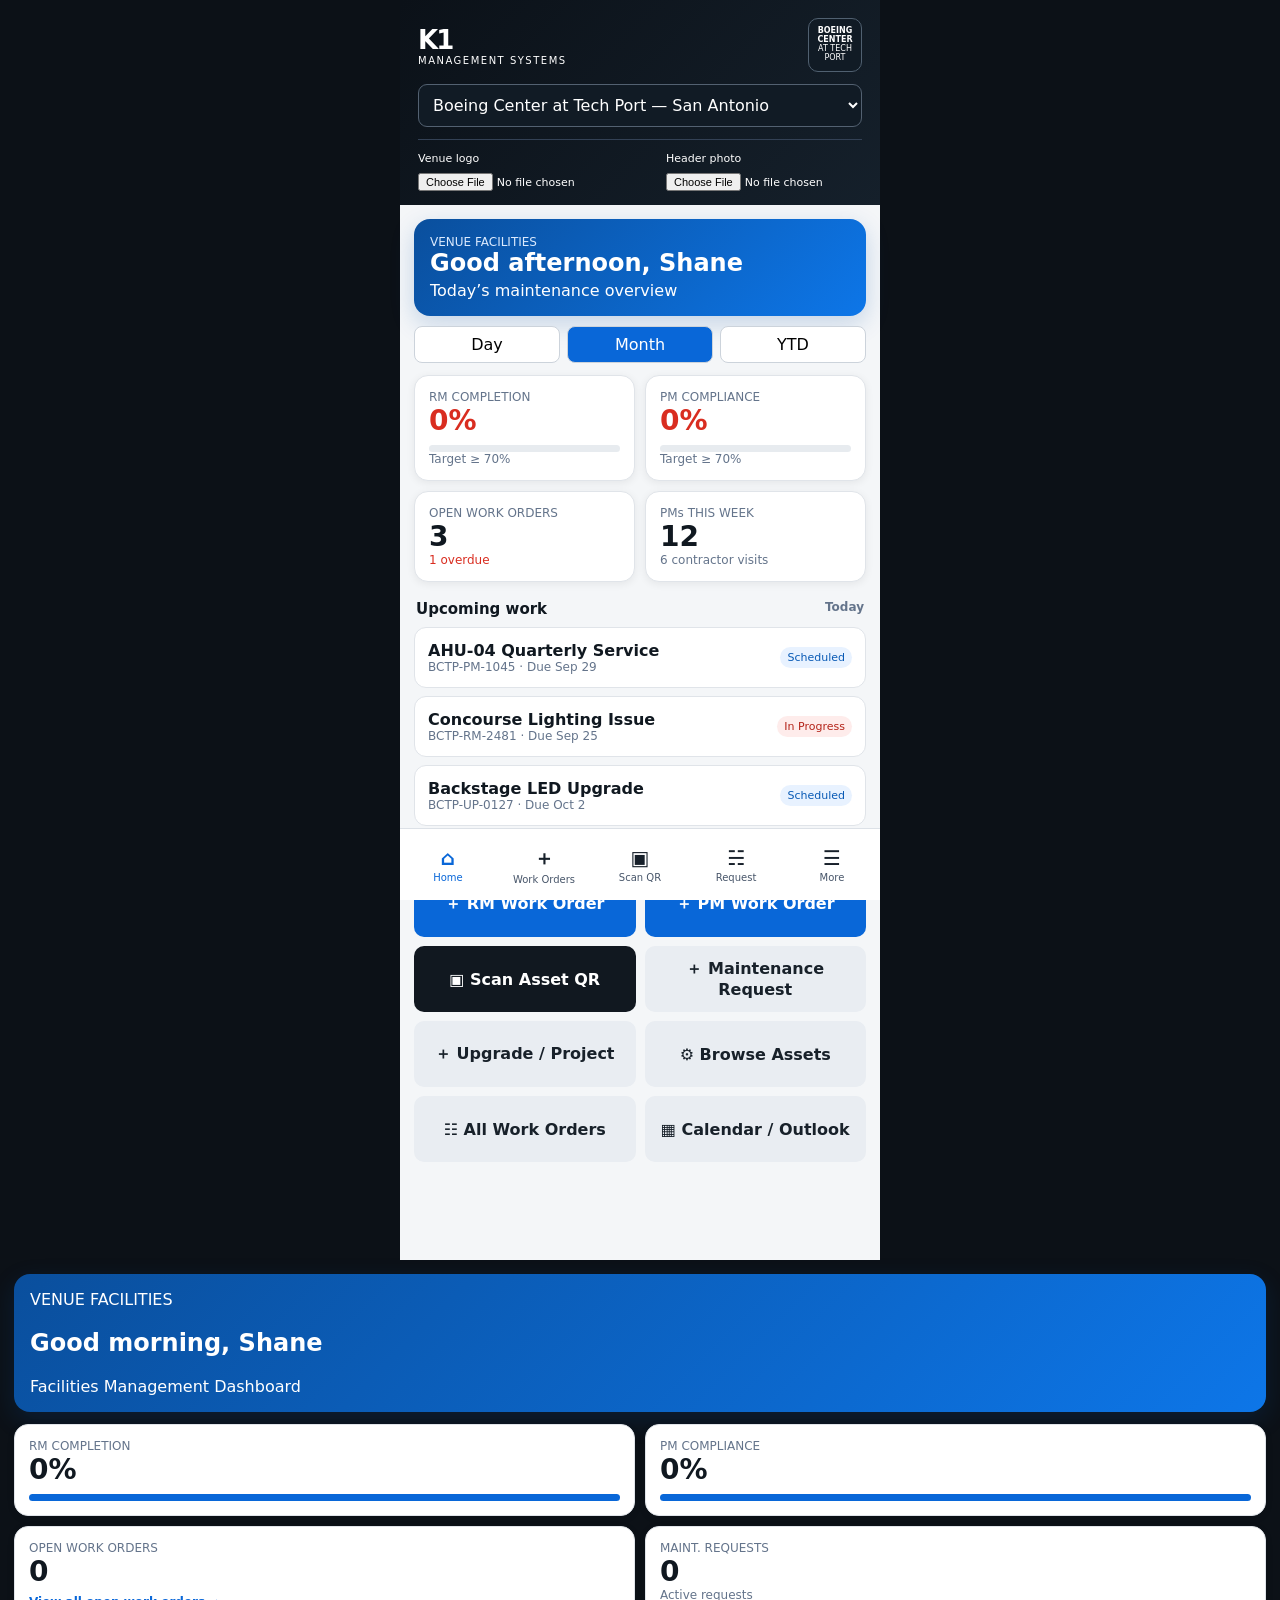
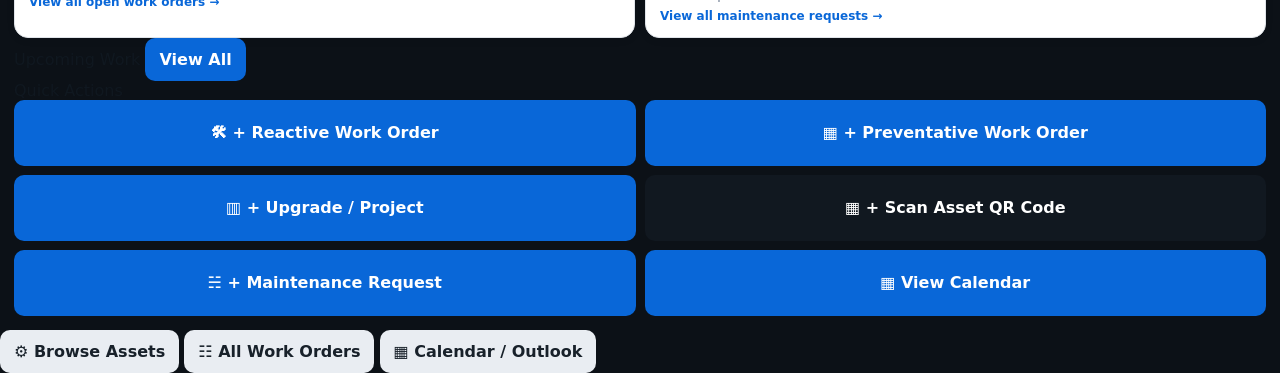
==== commit 61df1b22: "K1_Management_Systems_Update_V2" ====
--- a/K1_Management_Systems_Update 2.html
+++ b/K1_Management_Systems_Update 2.html
@@ -2,39 +2,153 @@
 <html lang="en">
 <head>
 <meta charset="utf-8"><meta name="viewport" content="width=device-width,initial-scale=1,viewport-fit=cover">
-<title>K1 Management Systems</title>
+<title>K1 Management Systems — Field Prototype</title>
 <style>
-:root{--blue:#0967d8;--blue2:#0756b5;--ink:#101820;--nav:#101b26;--bg:#f3f6f9;--line:#dbe2e9;--good:#16803b;--warn:#d97706;--bad:#d92d20}
-*{box-sizing:border-box}body{margin:0;font-family:system-ui,-apple-system,Segoe UI,Arial,sans-serif;background:#dfe5eb;color:var(--ink)}
-button,input,select,textarea{font:inherit}.app{max-width:520px;margin:auto;min-height:100vh;background:var(--bg);padding-bottom:78px}
-.top{position:relative;background:linear-gradient(135deg,#0a1119,#142433);background-size:cover;background-position:center;color:#fff;padding:16px}
-.top.hasPhoto:after{content:"";position:absolute;inset:0;background:#07111dbd}.top>*{position:relative;z-index:1}
-.brand{display:flex;justify-content:space-between;align-items:center}.brandmark{font-size:31px;font-weight:950;line-height:.8}.brandmark small{display:block;font-size:10px;letter-spacing:2px;margin-top:10px;font-weight:600}
-.logo{width:66px;height:66px;border:1px solid #718091;border-radius:12px;display:grid;place-items:center;text-align:center;font-size:10px;overflow:hidden}.logo img{width:100%;height:100%;object-fit:contain;background:#fff}
-.venue{width:100%;margin-top:13px;padding:11px;border:1px solid #617080;border-radius:10px;background:#111d29;color:#fff}.uploads{display:grid;grid-template-columns:1fr 1fr;gap:10px;margin-top:9px;font-size:11px}.uploads input{width:100%;font-size:10px}
-.content{padding:14px}.screen{display:none}.screen.active{display:block}.hero{border-radius:17px;padding:18px;background:linear-gradient(135deg,#0755ad,#1185f1);color:#fff}.hero h1{font-size:25px;margin:4px 0}.eyebrow{font-size:11px;letter-spacing:1.4px;opacity:.8}
-.grid{display:grid;grid-template-columns:1fr 1fr;gap:10px;margin-top:11px}.card,.row{background:#fff;border:1px solid var(--line);border-radius:14px;padding:14px}.metric{font-size:29px;font-weight:900}.small{font-size:12px;color:#657487}.bar{height:7px;background:#e7ecf1;border-radius:10px;overflow:hidden;margin-top:8px}.bar i{height:100%;display:block;background:var(--blue)}
-.section{font-size:18px;font-weight:850;margin:18px 2px 9px;display:flex;justify-content:space-between;align-items:center}.row{display:flex;gap:10px;align-items:center;margin:8px 0}.grow{flex:1}.row strong{display:block}.pill{font-size:10px;padding:4px 7px;border-radius:20px;background:#e9f3ff;color:#0759b5;white-space:nowrap}.pill.good{background:#e9f8ee;color:#167a38}.pill.bad{background:#feeceb;color:#b42318}
-.quick,.actions{display:grid;grid-template-columns:1fr 1fr;gap:9px}.btn{border:0;border-radius:10px;padding:12px 11px;background:var(--blue);color:#fff;font-weight:750}.btn.dark{background:#14202b}.btn.alt{background:#e7edf3;color:#16202a}.btn.danger{background:#b42318}.full{width:100%}.quick .btn{min-height:62px}
-.form label{display:block;font-size:12px;font-weight:750;margin:12px 0 5px}.form input,.form select,.form textarea{width:100%;padding:11px;border:1px solid #cbd5df;border-radius:9px;background:#fff}.form textarea{min-height:90px}
-.tabs{display:flex;gap:6px;overflow:auto;margin:10px 0}.tabs button{border:0;border-radius:20px;padding:8px 11px;white-space:nowrap}.tabs .sel{background:var(--blue);color:#fff}
-.moduleHero{background:#152331;color:#fff;border-radius:14px;padding:16px;margin-bottom:10px}.moduleHero h2{margin:4px 0}
-.nav{position:fixed;bottom:0;left:50%;transform:translateX(-50%);width:min(520px,100%);height:72px;background:#fff;border-top:1px solid #d7dde4;display:grid;grid-template-columns:repeat(5,1fr);z-index:20}.nav button{border:0;background:#fff;font-size:10px;color:#526170}.nav b{display:block;font-size:21px;color:var(--blue);margin-bottom:2px}
-.modal{display:none;position:fixed;inset:0;background:#0009;z-index:40;align-items:end;justify-content:center}.sheet{width:min(520px,100%);max-height:90vh;overflow:auto;background:#fff;border-radius:20px 20px 0 0;padding:20px}
-.toast{display:none;position:fixed;z-index:50;bottom:86px;left:50%;transform:translateX(-50%);background:#101820;color:#fff;padding:11px 14px;border-radius:10px;width:calc(100% - 32px);max-width:470px;text-align:center}
-.check{width:22px;height:22px}.detail{padding:10px 0;border-bottom:1px solid #e7ebef}.note{margin:8px 0;padding:10px;background:#f6f9fc;border-left:3px solid var(--blue);border-radius:6px}
-.woTools{background:#fff;border:1px solid var(--line);border-radius:14px;padding:12px;margin:10px 0}.woTools input,.woTools select{width:100%;padding:10px;border:1px solid #cbd5df;border-radius:9px;background:#fff}.woFilterGrid{display:grid;grid-template-columns:1fr 1fr;gap:8px;margin-top:8px}.woTypeTabs{display:flex;gap:6px;overflow:auto;margin-top:9px}.woTypeTabs button{border:0;border-radius:20px;padding:8px 12px;white-space:nowrap;background:#e7edf3;color:#16202a;font-weight:700}.woTypeTabs button.sel{background:var(--blue);color:#fff}.resultCount{font-size:12px;color:#657487;margin:9px 2px 0}.dueLine{font-size:11px;color:#657487;margin-top:4px}.dueLine.over{color:var(--bad);font-weight:750}
-.assetPicker{background:#f7f9fb;border:1px solid #d8e0e8;border-radius:10px;padding:10px;max-height:220px;overflow:auto}.assetChoice{display:flex!important;align-items:flex-start;gap:9px;margin:0!important;padding:8px 4px;border-bottom:1px solid #e6ebf0}.assetChoice:last-child{border-bottom:0}.assetChoice input{width:20px!important;height:20px;margin:0!important;flex:0 0 auto}.assetChoice span{font-size:13px}.assetSummary{font-size:12px;color:#657487;margin-top:6px}.calControls{background:#fff;border:1px solid var(--line);border-radius:14px;padding:12px;margin-bottom:10px}.calControls select{width:100%;padding:10px;border:1px solid #cbd5df;border-radius:9px;background:#fff}.calFilters{display:grid;grid-template-columns:1fr 1fr;gap:8px}.calHeader{display:flex;justify-content:space-between;align-items:center;margin:12px 0}.calGrid{display:grid;grid-template-columns:repeat(7,1fr);gap:4px}.calDow{text-align:center;font-size:10px;font-weight:800;color:#657487}.calDay{min-height:82px;background:#fff;border:1px solid var(--line);border-radius:8px;padding:4px}.calDay.muted{opacity:.4}.calDay.today{outline:2px solid var(--blue)}.calNum{font-size:11px;font-weight:800}.calEvent{display:block;width:100%;border:0;border-radius:5px;padding:4px;margin:2px 0;text-align:left;font-size:9px;background:#e9f3ff;color:#0759b5}.calEvent.event{background:#f2eafe;color:#6938a8}.calEvent.vendor{background:#fff2df;color:#9a5700}.calEvent.conflict{background:#feeceb;color:#b42318;font-weight:800}.conflictBox{background:#fff3f1;border:1px solid #f5b7b1;border-radius:12px;padding:12px;margin:8px 0}.legend{font-size:11px;color:#657487;margin:8px 0}.groupCard{background:#fff;border:1px solid var(--line);border-radius:14px;padding:14px;margin:9px 0}.groupAssets{display:flex;flex-wrap:wrap;gap:5px;margin-top:8px}.assetTag{font-size:10px;padding:4px 7px;border-radius:20px;background:#e9f3ff;color:#0759b5}.groupPicker{background:#eef5fd;border:1px solid #c9dcf4;border-radius:10px;padding:10px;margin-bottom:10px}.groupPicker select{width:100%;padding:10px;border:1px solid #cbd5df;border-radius:9px;background:#fff}@media(max-width:520px){.calFilters{grid-template-columns:1fr}.calDay{min-height:70px}.calEvent{font-size:8px}}
-.desktopMenu{display:none}
-@media(min-width:900px){body{background:#e8edf2}.app{max-width:1180px;padding-left:190px;position:relative}.desktopMenu{display:block;position:fixed;top:0;bottom:0;width:190px;margin-left:-190px;background:#101b26;color:#fff;padding:20px 10px;z-index:30}.desktopMenu .dmBrand{font-size:24px;font-weight:900;padding:5px 10px 18px}.desktopMenu button{display:block;width:100%;text-align:left;border:0;background:transparent;color:#fff;padding:10px;border-radius:7px}.desktopMenu button:hover{background:#0967d8}.top{min-height:180px}.content{padding:16px}.grid{grid-template-columns:repeat(4,1fr)}.nav{display:none}}
-.pmSection{background:#fff;border:1px solid var(--line);border-radius:14px;margin:10px 0;padding:14px}.pmSection h3{margin:0 0 10px}.pmGrid{display:grid;grid-template-columns:repeat(2,minmax(0,1fr));gap:10px}.pmGrid .wide{grid-column:1/-1}.checkrow,.radioRow{display:flex;gap:14px;flex-wrap:wrap;margin:8px 0}.checkrow label,.radioRow label{display:flex;align-items:center;gap:6px;font-size:12px}.checkrow input,.radioRow input{width:auto}.dragCal{display:grid;grid-template-columns:repeat(7,1fr);gap:4px}.dragDay{min-height:125px;background:#fff;border:1px solid var(--line);border-radius:9px;padding:5px}.dragDay.dragover{outline:2px dashed var(--blue);background:#f3f8ff}.dragItem{font-size:9px;line-height:1.2;background:#e9f3ff;color:#0759b5;border-radius:5px;padding:5px;margin:3px 0;cursor:grab}.dragItem.contractor{background:#fff2df;color:#8a4d00}.dragItem.event{background:#f2eafe;color:#6938a8;cursor:default}.pmScheduleCard{background:#fff;border:1px solid var(--line);border-radius:12px;padding:12px;margin:8px 0}@media(max-width:650px){.pmGrid{grid-template-columns:1fr}.dragDay{min-height:95px}.dragItem{font-size:8px}}</style></head>
+:root{--blue:#0967d8;--blue2:#0b4fa7;--ink:#101820;--gray:#6b7280;--mid:#d9dde3;--bg:#f4f6f8;--white:#fff;--good:#16803b;--warn:#b86b00;--bad:#d92d20}
+*{box-sizing:border-box}body{margin:0;font-family:Inter,system-ui,-apple-system,Segoe UI,Arial;background:#0c1117;color:var(--ink)}button,input,select,textarea{font:inherit}.app{max-width:480px;margin:auto;min-height:100vh;background:var(--bg);position:relative;padding-bottom:84px}.top{background:linear-gradient(135deg,#0b1118,#15202b);background-size:cover;background-position:center;color:#fff;padding:18px 18px 14px;position:sticky;top:0;z-index:5}.top.hasPhoto:before{content:'';position:absolute;inset:0;background:linear-gradient(90deg,#07111ddd,#07111d88);z-index:0}.top>*{position:relative;z-index:1}.brand{display:flex;align-items:center;justify-content:space-between}.k1{font-weight:900;font-size:26px;letter-spacing:-2px}.venueLogo{width:54px;height:54px;border:1px solid #506070;border-radius:10px;display:grid;place-items:center;font-size:10px;text-align:center;background:#111b25;overflow:hidden}.venueLogo img{width:100%;height:100%;object-fit:contain;background:white}.venue{margin-top:12px}.venue select{width:100%;padding:10px;border-radius:9px;border:1px solid #536171;background:#111b25;color:white}.content{padding:14px}.hero{background:linear-gradient(135deg,#0a4f9d,#0d76e8);color:white;border-radius:16px;padding:16px;box-shadow:0 8px 24px #0b4fa733}.hero h2{margin:0 0 4px}.small{font-size:12px;color:#64748b}.hero .small{color:#dbeafe}.grid{display:grid;grid-template-columns:1fr 1fr;gap:10px;margin-top:12px}.card{background:white;border:1px solid #e0e4e9;border-radius:14px;padding:14px;box-shadow:0 2px 8px #1111}.metric{font-size:28px;font-weight:800}.good{color:var(--good)}.bad{color:var(--bad)}.bar{height:7px;background:#e7ebef;border-radius:8px;margin-top:8px;overflow:hidden}.bar i{display:block;height:100%;background:var(--blue)}.sectionTitle{font-size:15px;font-weight:800;margin:18px 2px 9px;display:flex;justify-content:space-between}.row{background:white;border:1px solid #e0e4e9;border-radius:12px;padding:13px;margin:8px 0;display:flex;justify-content:space-between;gap:10px;align-items:center}.row strong{display:block}.pill{font-size:11px;padding:4px 7px;border-radius:20px;background:#e8f2ff;color:#0759b5;white-space:nowrap}.pill.red{background:#feeceb;color:#b42318}.pill.green{background:#e8f7ed;color:#147a35}.btn{border:0;border-radius:10px;padding:12px 14px;background:var(--blue);color:white;font-weight:700;cursor:pointer}.btn.secondary{background:#e9edf2;color:#18212a}.btn.dark{background:#111820}.full{width:100%}.quick{display:grid;grid-template-columns:1fr 1fr;gap:9px}.quick button{min-height:66px}.nav{position:fixed;bottom:0;left:50%;transform:translateX(-50%);width:min(480px,100%);height:72px;background:white;border-top:1px solid #dce1e7;display:grid;grid-template-columns:repeat(5,1fr);z-index:10}.nav button{border:0;background:white;font-size:10px;color:#475569}.nav b{display:block;font-size:20px;margin-bottom:2px;color:#17202a}.nav .active,.nav .active b{color:var(--blue)}.screen{display:none}.screen.active{display:block}.form label{display:block;font-size:12px;font-weight:700;margin:12px 0 5px}.form input,.form select,.form textarea{width:100%;border:1px solid #ccd3db;border-radius:9px;padding:11px;background:white}.form textarea{min-height:92px}.tabs{display:flex;gap:7px;margin:10px 0}.tabs button{flex:1;padding:8px;border:1px solid #ccd3db;border-radius:8px;background:white}.tabs .sel{background:var(--blue);color:white}.assetHead{display:flex;gap:12px;align-items:center}.assetIcon{width:72px;height:72px;border-radius:12px;background:#dce7f4;display:grid;place-items:center;font-size:34px}.toast{position:fixed;left:50%;bottom:88px;transform:translateX(-50%);background:#111820;color:white;padding:11px 15px;border-radius:10px;z-index:20;display:none;max-width:420px;width:calc(100% - 36px);text-align:center}.modal{position:fixed;inset:0;background:#0009;z-index:30;display:none;align-items:end;justify-content:center}.sheet{background:white;width:min(480px,100%);border-radius:20px 20px 0 0;padding:20px;max-height:90vh;overflow:auto}.close{float:right;border:0;background:#eee;border-radius:50%;width:32px;height:32px}.logoInput{font-size:11px;margin-top:8px}.scanner{height:310px;background:linear-gradient(#17212b,#05080b);border-radius:16px;display:grid;place-items:center;color:white;position:relative;overflow:hidden}.scanbox{width:190px;height:190px;border:3px solid #1e90ff;border-radius:10px;display:grid;place-items:center;font-size:60px}.scanline{position:absolute;width:180px;height:2px;background:#3ba0ff;animation:scan 2s infinite}@keyframes scan{0%{transform:translateY(-80px)}50%{transform:translateY(80px)}100%{transform:translateY(-80px)}}.muted{color:#6b7280}.split{display:flex;justify-content:space-between;gap:10px}.logoSettings{margin-top:12px;padding-top:12px;border-top:1px solid #334155}.customize{display:grid;grid-template-columns:1fr 1fr;gap:10px}.woActions{display:grid;grid-template-columns:1fr 1fr;gap:8px;margin-top:12px}.detailLine{padding:9px 0;border-bottom:1px solid #e5e7eb}.note{background:#f8fafc;border-left:3px solid var(--blue);padding:10px;margin:8px 0;border-radius:6px}
+</style>
+</head>
 <body><div class="app">
-<aside class="desktopMenu"><div class="dmBrand">K1<br><small>MANAGEMENT SYSTEMS</small></div>
-<button onclick="go('home')">⌂ Home</button><button onclick="resetWOFilters();go('workorders')">🛠 Work Orders</button><button onclick="go('requests')">☵ Maintenance Requests</button><button onclick="go('assets')">⚙ Assets</button><button onclick="go('assetGroups')">▦ Asset Groups</button><button onclick="go('pm')">◴ Preventative Maintenance</button><button onclick="go('projects')">▥ Upgrades / Projects</button><button onclick="go('venues')">⌖ Venues</button><button onclick="go('reports')">▥ Reports</button><button onclick="go('inventory')">▣ Inventory</button><button onclick="go('vendors')">♟ Vendors</button><button onclick="go('calendar')">▦ Calendar</button><button onclick="go('users')">♙ Users</button><button onclick="go('settings')">⚙ Settings</button></aside>
-<header class="top"><div class="brand"><div class="brandmark">K1<small>MANAGEMENT SYSTEMS</small></div><div id="venueLogo" class="logo">BOEING<br>CENTER<br>AT TECH PORT</div></div>
-<select class="venue" id="venueSelect" onchange="notify('Venue changed to '+this.value)"><option>Boeing Center at Tech Port — San Antonio</option><option>Regional Venue — Dallas</option></select>
-<div class="uploads"><label>Venue logo<input id="logoUpload" type="file" accept="image/*"></label><label>Header photo<input id="headerUpload" type="file" accept="image/*"></label></div></header>
+<header class="top">
+ <div class="brand"><div><div class="k1">K1</div><div style="font-size:10px;letter-spacing:1.5px">MANAGEMENT SYSTEMS</div></div><div class="venueLogo" id="venueLogo"><span style="font-weight:800;font-size:8px;line-height:1.1">BOEING<br>CENTER<br><span style="font-weight:500">AT TECH PORT</span></span></div></div>
+ <div class="venue"><select id="venueSelect"><option>Boeing Center at Tech Port — San Antonio</option><option>Regional Venue — Dallas</option><option>Regional Venue — Tampa</option></select></div>
+ <div class="logoSettings"><div class="customize"><label style="font-size:11px">Venue logo<input class="logoInput" id="logoUpload" type="file" accept="image/*"></label><label style="font-size:11px">Header photo<input class="logoInput" id="headerUpload" type="file" accept="image/*"></label></div></div>
+</header>
+
 <main class="content">
+<section id="home" class="screen active">
+ <div class="hero"><div class="small">VENUE FACILITIES</div><h2>Good afternoon, Shane</h2><div>Today’s maintenance overview</div></div>
+ <div class="tabs"><button onclick="period('Day',this)">Day</button><button class="sel" onclick="period('Month',this)">Month</button><button onclick="period('YTD',this)">YTD</button></div>
+ <div class="grid">
+  <div class="card"><div class="small">RM COMPLETION</div><div class="metric good" id="rmPct">78%</div><div class="bar"><i id="rmBar" style="width:78%"></i></div><div class="small">Target ≥ 70%</div></div>
+  <div class="card"><div class="small">PM COMPLIANCE</div><div class="metric good" id="pmPct">82%</div><div class="bar"><i id="pmBar" style="width:82%"></i></div><div class="small">Target ≥ 70%</div></div>
+  <div class="card"><div class="small">OPEN WORK ORDERS</div><div class="metric" id="openCount">18</div><div class="small"><span class="bad" id="overdueCount">4 overdue</span></div></div>
+  <div class="card"><div class="small">PMs THIS WEEK</div><div class="metric">12</div><div class="small">6 contractor visits</div></div>
+ </div>
+ <div class="sectionTitle"><span>Upcoming work</span><span class="small">Today</span></div>
+ <div id="upcoming"></div>
+ <div class="sectionTitle">Quick actions</div>
+ <div class="quick">
+  <button class="btn" onclick="openWO('Reactive Maintenance')">＋ RM Work Order</button>
+  <button class="btn" onclick="openWO('Preventive Maintenance')">＋ PM Work Order</button>
+  <button class="btn dark" onclick="showScreen('scan')">▣ Scan Asset QR</button>
+  <button class="btn secondary" onclick="openRequest()">＋ Maintenance Request</button>
+  <button class="btn secondary" onclick="openWO('Upgrade / Project')">＋ Upgrade / Project</button>
+  <button class="btn secondary" onclick="showScreen('assets')">⚙ Browse Assets</button>
+  <button class="btn secondary" onclick="showScreen('workorders')">☷ All Work Orders</button>
+  <button class="btn secondary" onclick="showScreen('calendar')">▦ Calendar / Outlook</button>
+ </div>
+</section>
+
+<section id="woCreate" class="screen"><button class="btn secondary" onclick="showScreen('home')">← Cancel</button><h2 id="createHeading">Create Work Order</h2><div class="form"><label>Work Type</label><select id="fType"><option>Reactive Maintenance</option><option>Preventive Maintenance</option><option>Upgrade / Project</option><option>Inspection</option><option>Event Work</option></select><label>Title *</label><input id="fTitle" placeholder="What work is needed?"><label>Asset</label><input id="fAsset" placeholder="Asset ID or equipment"><label>Location *</label><input id="fLocation" placeholder="Area / room / location"><label>Priority</label><select id="fPriority"><option>Low</option><option selected>Normal</option><option>High</option><option>Critical</option></select><label>Requested By</label><input id="fRequested" value="Shane Kelley"><label>Assign To</label><select id="fAssigned"><option>Shane Kelley</option><option>Jordan Lee</option><option>Chris Taylor</option><option>Vendor / Contractor</option><option>Unassigned</option></select><label>Scheduled Date</label><input id="fScheduled" type="date"><label>Due Date</label><input id="fDue" type="date"><label>Description / Scope</label><textarea id="fDescription" placeholder="Describe the issue, requested work, or scope..."></textarea><label>Photo</label><input type="file" accept="image/*" capture="environment"><button class="btn full" style="margin-top:16px" onclick="createWO()">Create & Open Work Order</button></div></section>
+<section id="woEdit" class="screen"><div id="woEditBody"></div></section>
+<section id="workorders" class="screen">
+ <div class="sectionTitle"><span>Work Orders</span><button class="btn" onclick="openWO('Reactive Maintenance')">＋ New</button></div>
+ <div class="quick" style="margin-bottom:10px"><button class="btn secondary" onclick="toast('Select mode: choose multiple work orders, then close them together')">☑ Select / Bulk Close</button></div><div id="woList"></div>
+</section><section id="woDetail" class="screen"><div id="woDetailBody"></div></section>
+
+<section id="scan" class="screen">
+ <h2>Scan Asset QR Code</h2><p class="muted">Simulated scanner for this field prototype.</p>
+ <div class="scanner" onclick="scanAsset()"><div class="scanbox">▣</div><div class="scanline"></div></div>
+ <button class="btn full" style="margin-top:12px" onclick="scanAsset()">Simulate scan: AHU-04</button>
+</section>
+
+<section id="asset" class="screen">
+ <div class="card"><div class="assetHead"><div class="assetIcon">❄</div><div><div class="small">ASSET</div><h2 style="margin:2px 0">AHU-04</h2><span class="pill green">Operational</span> <span class="pill">High Criticality</span></div></div>
+ <hr style="border:0;border-top:1px solid #e5e7eb;margin:15px 0">
+ <div class="split"><span class="muted">Location</span><strong>Mech Room 204</strong></div><div class="split"><span class="muted">System</span><strong>HVAC</strong></div><div class="split"><span class="muted">Manufacturer</span><strong>Trane</strong></div><div class="split"><span class="muted">Model</span><strong>TAHC-1200</strong></div>
+ </div>
+ <button class="btn full" style="margin-top:12px" onclick="openWO('Reactive Maintenance','AHU-04')">＋ Create Work Order</button>
+ <div class="sectionTitle">Open work</div><div class="row"><div><strong>BCTP-PM-1045</strong><div class="small">Quarterly AHU service</div></div><span class="pill">Scheduled</span></div>
+ <div class="sectionTitle">Upcoming PM</div><div class="row"><div><strong>Quarterly AHU Service</strong><div class="small" id="pmSchedule">Sep 29 · 9:00 AM · CoolAir Services</div></div><button class="btn secondary" onclick="reschedule()">Reschedule</button></div>
+</section>
+
+
+<section id="calendar" class="screen">
+ <div class="sectionTitle"><span>Maintenance Calendar</span><button class="btn" onclick="toast('Outlook sync is simulated in this prototype')">Sync Outlook</button></div>
+ <div class="card"><div class="small">TODAY</div><h2>Field Schedule</h2><div class="row"><div><strong>9:00 AM · AHU-04</strong><div class="small">Quarterly PM · CoolAir Services</div></div><span class="pill">PM</span></div><div class="row"><div><strong>11:30 AM · Concourse</strong><div class="small">Lighting repair · Jordan Lee</div></div><span class="pill red">RM</span></div><div class="row"><div><strong>2:00 PM · Backstage</strong><div class="small">LED upgrade walk-through</div></div><span class="pill">UP</span></div></div>
+</section>
+
+<section id="assets" class="screen">
+ <div class="sectionTitle"><span>Assets</span><button class="btn" onclick="showScreen('scan')">Scan QR</button></div>
+ <div class="form"><input placeholder="Search asset, location, serial number..." oninput="toast('Asset search is active in the next build')"></div>
+ <div class="row" onclick="showScreen('asset')"><div><strong>AHU-04</strong><div class="small">HVAC · Mechanical Room 204</div></div><span class="pill green">Operational</span></div>
+ <div class="row"><div><strong>RTS-01</strong><div class="small">Retractable Seating · Arena Bowl</div></div><span class="pill green">Operational</span></div>
+ <div class="row"><div><strong>GEN-01</strong><div class="small">Emergency Generator · Exterior Yard</div></div><span class="pill">PM Due</span></div>
+ <div class="row"><div><strong>FRY-03</strong><div class="small">Kitchen Fryer · Main Kitchen</div></div><span class="pill red">Out of Service</span></div>
+</section>
+<section id="requests" class="screen"><h2>Maintenance Requests</h2><button class="btn full" onclick="openRequest()">＋ Submit Request</button><div class="sectionTitle">Recent</div><div class="row"><div><strong>Leaking faucet — Suite 214</strong><div class="small">Submitted by Event Operations</div></div><span class="pill">New</span></div></section>
+</main>
+
+<nav class="nav">
+<button class="active" onclick="showScreen('home',this)"><b>⌂</b>Home</button>
+<button onclick="showScreen('workorders',this)"><b>＋</b>Work Orders</button>
+<button onclick="showScreen('scan',this)"><b>▣</b>Scan QR</button>
+<button onclick="showScreen('requests',this)"><b>☵</b>Request</button>
+<button onclick="openMore()"><b>☰</b>More</button>
+</nav></div>
+
+<div class="toast" id="toast"></div>
+<div class="modal" id="modal"><div class="sheet"><button class="close" onclick="closeModal()">×</button><div id="modalBody"></div></div></div>
+
+<script>
+const seedWorkOrders=[
+{id:'BCTP-PM-1045',type:'Preventive Maintenance',title:'AHU-04 Quarterly Service',asset:'AHU-04',status:'Scheduled',due:'Sep 29',overdue:false},
+{id:'BCTP-RM-2481',type:'Reactive Maintenance',title:'Concourse Lighting Issue',asset:'CL-12',status:'In Progress',due:'Sep 25',overdue:true},
+{id:'BCTP-UP-0127',type:'Upgrade / Project',title:'Backstage LED Upgrade',asset:'',status:'Scheduled',due:'Oct 2',overdue:false}
+];
+let workOrders=JSON.parse(localStorage.getItem('k1_workorders')||'null')||seedWorkOrders;workOrders=workOrders.map(w=>({...w,location:w.location||'Boeing Center at Tech Port',priority:w.priority||'Normal',assigned:w.assigned||'Shane Kelley',notes:w.notes||[],labor:w.labor||[],parts:w.parts||[]}));let activeWO=null;function saveData(){try{localStorage.setItem('k1_workorders',JSON.stringify(workOrders))}catch(e){toast('Saved for this session')}}
+function render(){
+ document.getElementById('woList').innerHTML=workOrders.map(w=>`<div class="row" onclick="openWODetail('${w.id}')"><div><strong>${w.id}</strong><div>${w.title}</div><div class="small">${w.type} · ${w.asset||'Facility'}</div></div><span class="pill ${w.overdue?'red':''}">${w.status}</span></div>`).join('');
+ document.getElementById('upcoming').innerHTML=workOrders.slice(0,3).map(w=>`<div class="row"><div><strong>${w.title}</strong><div class="small">${w.id} · Due ${w.due}</div></div><span class="pill ${w.overdue?'red':''}">${w.status}</span></div>`).join('');
+ let active=workOrders.filter(w=>!['Completed','Verified / Closed'].includes(w.status));document.getElementById('openCount').textContent=active.length;document.getElementById('overdueCount').textContent=active.filter(w=>w.overdue).length+' overdue';let rm=workOrders.filter(w=>w.type==='Reactive Maintenance'),pm=workOrders.filter(w=>w.type==='Preventive Maintenance');let rp=rm.length?Math.round(rm.filter(w=>['Completed','Verified / Closed'].includes(w.status)).length/rm.length*100):100,pp=pm.length?Math.round(pm.filter(w=>['Completed','Verified / Closed'].includes(w.status)).length/pm.length*100):100;document.getElementById('rmPct').textContent=rp+'%';document.getElementById('pmPct').textContent=pp+'%';document.getElementById('rmPct').className='metric '+(rp>=70?'good':'bad');document.getElementById('pmPct').className='metric '+(pp>=70?'good':'bad');document.getElementById('rmBar').style.width=rp+'%';document.getElementById('pmBar').style.width=pp+'%';
+}
+function showScreen(id,btn){
+ document.querySelectorAll('.screen').forEach(x=>x.classList.remove('active')); document.getElementById(id).classList.add('active');
+ document.querySelectorAll('.nav button').forEach(x=>x.classList.remove('active')); if(btn)btn.classList.add('active'); window.scrollTo(0,0)
+}
+function openWO(type,asset=''){showScreen('woCreate');document.getElementById('fType').value=type||'Reactive Maintenance';document.getElementById('fAsset').value=asset||'';document.getElementById('fTitle').value='';document.getElementById('fLocation').value='';document.getElementById('fPriority').value='Normal';document.getElementById('fAssigned').value='Shane Kelley';document.getElementById('fScheduled').value='';document.getElementById('fDue').value='';document.getElementById('fDescription').value='';document.getElementById('fTitle').focus()}
+function createWO(){let title=document.getElementById('fTitle').value.trim(),loc=document.getElementById('fLocation').value.trim();if(!title||!loc){toast('Please enter a title and location');return}let type=document.getElementById('fType').value,asset=document.getElementById('fAsset').value.trim(),prefix=type.startsWith('Preventive')?'PM':type.startsWith('Upgrade')?'UP':type.startsWith('Inspection')?'IN':type.startsWith('Event')?'EV':'RM';let seq=2500+workOrders.length+1,id='BCTP-'+prefix+'-'+seq;workOrders.unshift({id,type,title,asset,location:loc,priority:document.getElementById('fPriority').value,requestedBy:document.getElementById('fRequested').value,assigned:document.getElementById('fAssigned').value,status:'Requested',scheduled:document.getElementById('fScheduled').value,due:document.getElementById('fDue').value||'Unscheduled',overdue:false,description:document.getElementById('fDescription').value,notes:[],labor:[],parts:[],created:new Date().toISOString(),completed:null});saveData();render();openWODetail(id);toast(id+' created')}
+function openWODetail(id){activeWO=id;let w=workOrders.find(x=>x.id===id);if(!w)return;w.notes=w.notes||[];w.labor=w.labor||[];w.parts=w.parts||[];document.getElementById('woDetailBody').innerHTML=`<button class="btn secondary" onclick="showScreen('workorders')">← Work Orders</button><div class="card" style="margin-top:10px"><div class="small">${w.type}</div><h2 style="margin:3px 0">${w.id}</h2><h3>${w.title}</h3><span class="pill ${w.overdue?'red':w.status==='Completed'?'green':''}">${w.status}</span><div class="detailLine">Asset <strong style="float:right">${w.asset||'Facility / General'}</strong></div><div class="detailLine">Location <strong style="float:right">${w.location||'—'}</strong></div><div class="detailLine">Assigned <strong style="float:right">${w.assigned||'Unassigned'}</strong></div><div class="detailLine">Due <strong style="float:right">${w.due}</strong></div><p>${w.description||'No description entered.'}</p><div class="woActions"><button class="btn" onclick="editWO()">Edit Work Order</button><button class="btn" onclick="changeStatus()">Change Status</button><button class="btn secondary" onclick="addNote()">＋ Field Note</button><button class="btn secondary" onclick="addLabor()">＋ Labor</button><button class="btn secondary" onclick="addPart()">＋ Part</button><button class="btn dark" onclick="completeWO()">✓ Complete</button></div></div><div class="sectionTitle">Field Notes</div>${w.notes.map(n=>`<div class="note">${n}</div>`).join('')||'<div class="small">No notes yet.</div>'}<div class="sectionTitle">Labor</div>${w.labor.map(n=>`<div class="row">${n}</div>`).join('')||'<div class="small">No labor entries.</div>'}<div class="sectionTitle">Parts / Materials</div>${w.parts.map(n=>`<div class="row">${n}</div>`).join('')||'<div class="small">No parts recorded.</div>'}`;showScreen('woDetail')}
+function editWO(){let w=workOrders.find(x=>x.id===activeWO);document.getElementById('woEditBody').innerHTML=`<button class="btn secondary" onclick="openWODetail('${w.id}')">← Cancel</button><h2>Edit ${w.id}</h2><div class="form"><label>Title</label><input id="eTitle" value="${esc(w.title)}"><label>Asset</label><input id="eAsset" value="${esc(w.asset||'')}"><label>Location</label><input id="eLocation" value="${esc(w.location||'')}"><label>Priority</label><select id="ePriority"><option>Low</option><option>Normal</option><option>High</option><option>Critical</option></select><label>Assigned To</label><select id="eAssigned"><option>Shane Kelley</option><option>Jordan Lee</option><option>Chris Taylor</option><option>Vendor / Contractor</option><option>Unassigned</option></select><label>Scheduled Date</label><input id="eScheduled" type="date" value="${w.scheduled||''}"><label>Due Date</label><input id="eDue" type="date" value="${/^\d{4}-/.test(w.due)?w.due:''}"><label>Description / Scope</label><textarea id="eDescription">${esc(w.description||'')}</textarea><button class="btn full" onclick="saveWOEdit()">Save Changes</button></div>`;showScreen('woEdit');document.getElementById('ePriority').value=w.priority||'Normal';document.getElementById('eAssigned').value=w.assigned||'Unassigned'}
+function saveWOEdit(){let w=workOrders.find(x=>x.id===activeWO);w.title=document.getElementById('eTitle').value;w.asset=document.getElementById('eAsset').value;w.location=document.getElementById('eLocation').value;w.priority=document.getElementById('ePriority').value;w.assigned=document.getElementById('eAssigned').value;w.scheduled=document.getElementById('eScheduled').value;w.due=document.getElementById('eDue').value||w.due;w.description=document.getElementById('eDescription').value;saveData();render();openWODetail(activeWO);toast('Work order updated')}
+function esc(v){return String(v??'').replaceAll('&','&amp;').replaceAll('"','&quot;').replaceAll('<','&lt;').replaceAll('>','&gt;')}
+function changeStatus(){document.getElementById('modalBody').innerHTML=`<h2>Change Status</h2><div class="form"><select id="newStatus"><option>Requested</option><option>Approved / Triaged</option><option>Scheduled</option><option>In Progress</option><option>Waiting - Parts</option><option>Waiting - Vendor</option><option>Completed</option><option>Verified / Closed</option></select><button class="btn full" onclick="saveStatus()">Save</button></div>`;openModal()}
+function saveStatus(){let w=workOrders.find(x=>x.id===activeWO);w.status=document.getElementById('newStatus').value;if(w.status.includes('Completed')||w.status.includes('Closed')){w.overdue=false;w.completed=w.completed||new Date().toISOString()}else{w.completed=null}saveData();render();closeModal();openWODetail(activeWO)}
+function addNote(){document.getElementById('modalBody').innerHTML=`<h2>Add Field Note</h2><div class="form"><textarea id="fieldNote" placeholder="What did you find or do?"></textarea><label>Photo</label><input type="file" accept="image/*" capture="environment"><button class="btn full" onclick="saveNote()">Add Note</button></div>`;openModal()}
+function saveNote(){let w=workOrders.find(x=>x.id===activeWO),v=document.getElementById('fieldNote').value;if(v)(w.notes||(w.notes=[])).push(v);saveData();closeModal();openWODetail(activeWO)}
+function addLabor(){document.getElementById('modalBody').innerHTML=`<h2>Add Labor</h2><div class="form"><input id="laborTech" value="Shane Kelley"><label>Hours</label><input id="laborHours" type="number" step=".25" value="1"><button class="btn full" onclick="saveLabor()">Add Labor</button></div>`;openModal()}
+function saveLabor(){let w=workOrders.find(x=>x.id===activeWO);(w.labor||(w.labor=[])).push(document.getElementById('laborTech').value+' · '+document.getElementById('laborHours').value+' hr');saveData();closeModal();openWODetail(activeWO)}
+function addPart(){document.getElementById('modalBody').innerHTML=`<h2>Add Part / Material</h2><div class="form"><input id="partName" placeholder="Part or material"><label>Quantity</label><input id="partQty" type="number" value="1"><button class="btn full" onclick="savePart()">Add Part</button></div>`;openModal()}
+function savePart(){let w=workOrders.find(x=>x.id===activeWO);(w.parts||(w.parts=[])).push(document.getElementById('partName').value+' · Qty '+document.getElementById('partQty').value);saveData();closeModal();openWODetail(activeWO)}
+function completeWO(){let w=workOrders.find(x=>x.id===activeWO);w.status='Completed';w.overdue=false;w.completed=new Date().toISOString();(w.notes||(w.notes=[])).push('Work completed in field.');saveData();render();openWODetail(activeWO);toast('Work order completed')}
+function openRequest(){
+ document.getElementById('modalBody').innerHTML=`<h2>New Maintenance Request</h2><div class="form"><label>What's wrong?</label><textarea id="rDesc" placeholder="Example: Sink leaking in Suite 214"></textarea><label>Location</label><input placeholder="Area / room / location"><label>Urgency</label><select><option>Routine</option><option>Needs attention soon</option><option>Urgent / operational impact</option></select><label>Add photo</label><input type="file" accept="image/*" capture="environment"><button class="btn full" onclick="closeModal();toast('Maintenance request submitted')">Submit Request</button></div>`;openModal()
+}
+function reschedule(){
+ document.getElementById('modalBody').innerHTML=`<h2>Reschedule PM</h2><div class="form"><label>Current</label><input disabled value="Sep 29 · 9:00 AM"><label>New date</label><input id="newDate" type="date"><label>New time</label><input id="newTime" type="time"><label>Reason</label><select><option>Contractor availability</option><option>Event conflict</option><option>Parts unavailable</option><option>Access issue</option></select><button class="btn full" onclick="saveReschedule()">Save Schedule Change</button></div>`;openModal()
+}
+function saveReschedule(){let d=document.getElementById('newDate').value||'2026-10-01',t=document.getElementById('newTime').value||'13:00';document.getElementById('pmSchedule').textContent=d+' · '+t+' · CoolAir Services';closeModal();toast('PM rescheduled. Original schedule retained in audit history.')}
+function scanAsset(){showScreen('asset');toast('Asset found: AHU-04')}
+function openMore(){
+ document.getElementById('modalBody').innerHTML=`<h2>K1 Modules</h2>
+ <div class="quick">
+ <button class="btn secondary" onclick="closeModal();showScreen('assets')">⚙ Assets</button>
+ <button class="btn secondary" onclick="closeModal();showScreen('calendar')">▦ Calendar</button>
+ <button class="btn secondary" onclick="closeModal();toast('Reports module opens in the next build')">▥ Reports</button>
+ <button class="btn secondary" onclick="closeModal();toast('Vendor module opens in the next build')">◉ Vendors</button>
+ <button class="btn secondary" onclick="closeModal();toast('User and venue permissions open in the next build')">♙ Users</button>
+ <button class="btn secondary" onclick="closeModal();toast('Settings open in the next build')">⚙ Settings</button>
+ </div>`;openModal()
+}
+function period(p,b){b.parentElement.querySelectorAll('button').forEach(x=>x.classList.remove('sel'));b.classList.add('sel');render();toast(p+' view — prototype metrics use saved work orders')}
+function openModal(){document.getElementById('modal').style.display='flex'}function closeModal(){document.getElementById('modal').style.display='none'}
+function toast(s){let t=document.getElementById('toast');t.textContent=s;t.style.display='block';setTimeout(()=>t.style.display='none',2500)}
+function loadCustomizations(){let logo=localStorage.getItem('k1_venue_logo');if(logo)document.getElementById('venueLogo').innerHTML=`<img src="${logo}">`;let bg=localStorage.getItem('k1_header_bg');if(bg){let h=document.querySelector('.top');h.style.backgroundImage=`url("${bg}")`;h.classList.add('hasPhoto')}}
+document.getElementById('logoUpload').addEventListener('change',e=>{let f=e.target.files[0];if(!f)return;let r=new FileReader();r.onload=()=>{document.getElementById('venueLogo').innerHTML=`<img src="${r.result}">`;try{localStorage.setItem('k1_venue_logo',r.result)}catch(e){}};r.readAsDataURL(f)});
+document.getElementById('headerUpload').addEventListener('change',e=>{let f=e.target.files[0];if(!f)return;let r=new FileReader();r.onload=()=>{let h=document.querySelector('.top');h.style.backgroundImage=`url("${r.result}")`;h.classList.add('hasPhoto');try{localStorage.setItem('k1_header_bg',r.result)}catch(e){};toast('Header photo updated')};r.readAsDataURL(f)});
+loadCustomizations();render();
+</script></body></html><main class="content">
 <section id="home" class="screen active"><div class="hero"><div class="eyebrow">VENUE FACILITIES</div><h1>Good morning, Shane</h1><div>Facilities Management Dashboard</div></div>
 <div class="grid"><div class="card"><div class="small">RM COMPLETION</div><div id="rmPct" class="metric">0%</div><div class="bar"><i id="rmBar"></i></div></div><div class="card"><div class="small">PM COMPLIANCE</div><div id="pmPct" class="metric">0%</div><div class="bar"><i id="pmBar"></i></div></div><div class="card" role="button" tabindex="0" onclick="showOpenWorkOrders()" style="cursor:pointer"><div class="small">OPEN WORK ORDERS</div><div id="openCount" class="metric">0</div><div id="overdueCount" class="small"></div><div class="small" style="margin-top:7px;color:#0967d8;font-weight:750">View all open work orders →</div></div><div class="card" role="button" tabindex="0" onclick="go('requests')" style="cursor:pointer"><div class="small">MAINT. REQUESTS</div><div id="requestCount" class="metric">0</div><div class="small">Active requests</div><div class="small" style="margin-top:7px;color:#0967d8;font-weight:750">View all maintenance requests →</div></div></div>
 <div class="section">Upcoming Work <button class="btn alt" onclick="go('calendar')">View All</button></div><div id="upcoming"></div>
